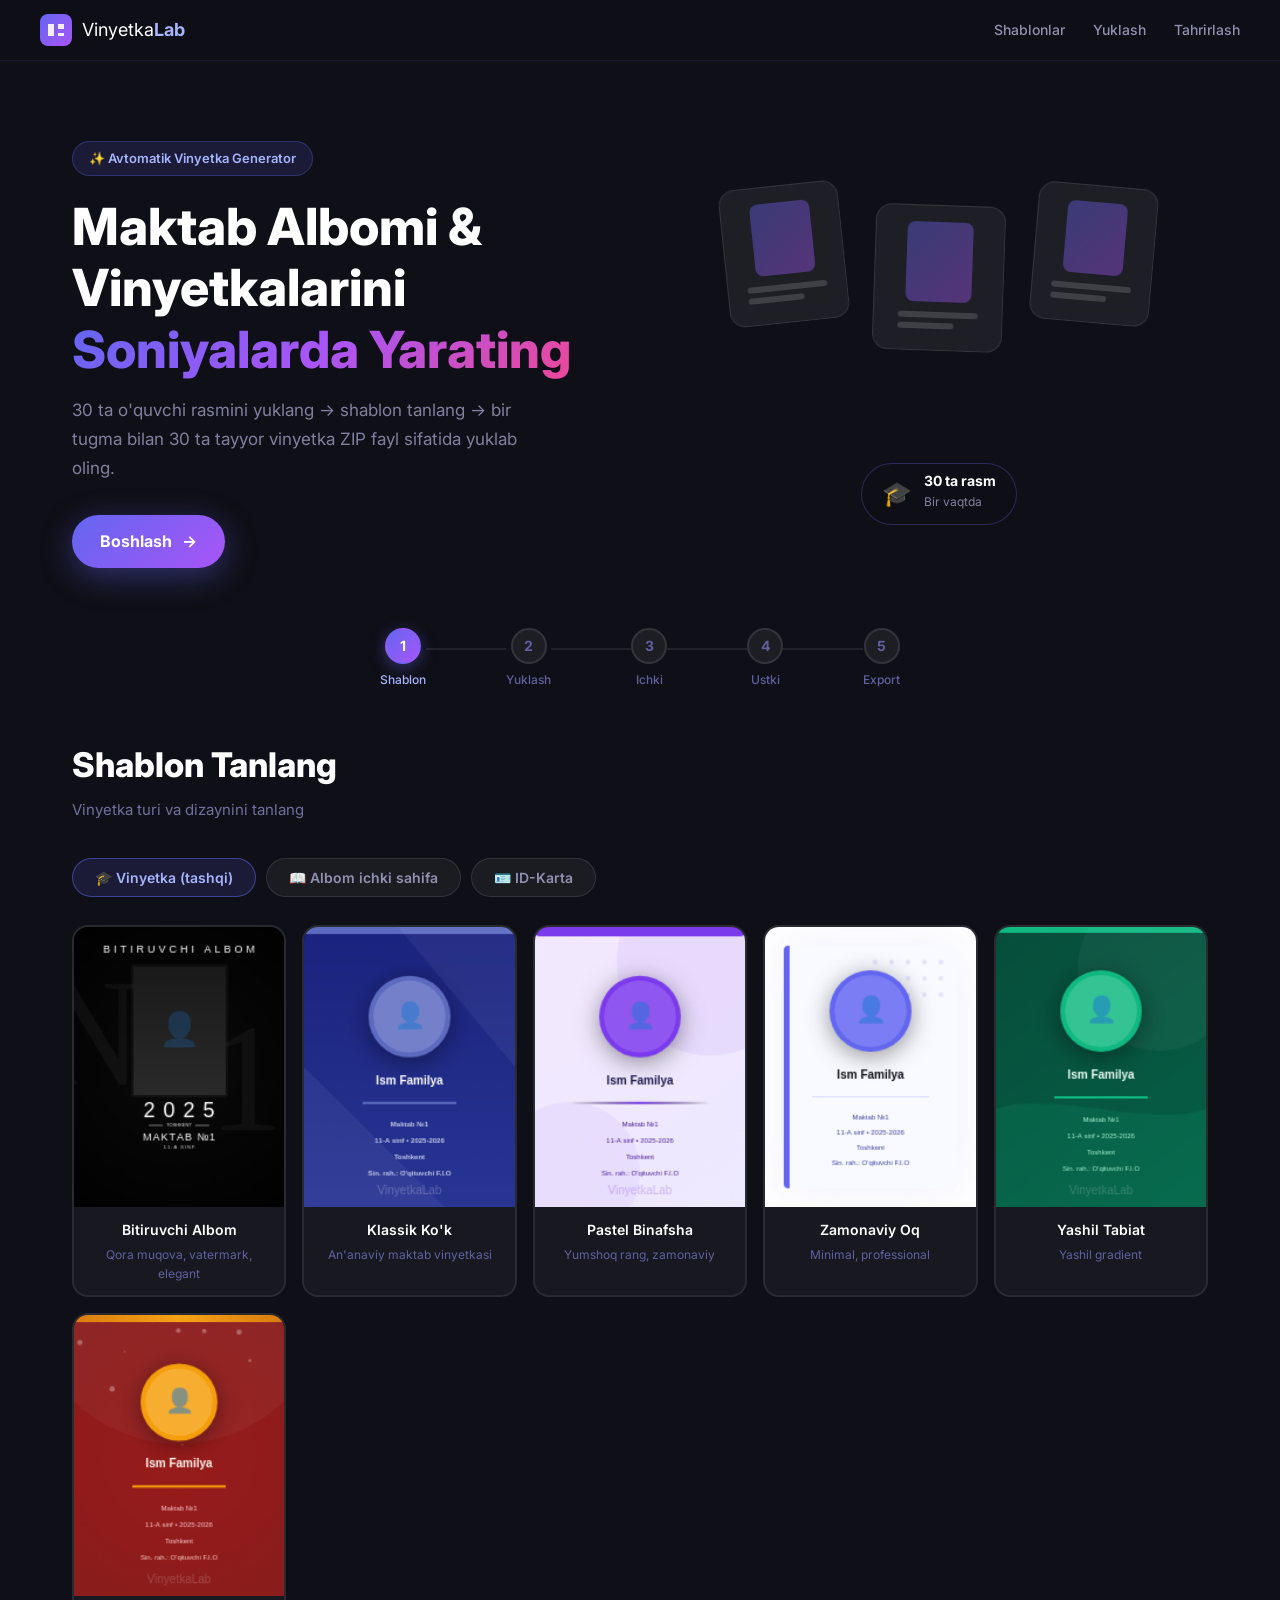
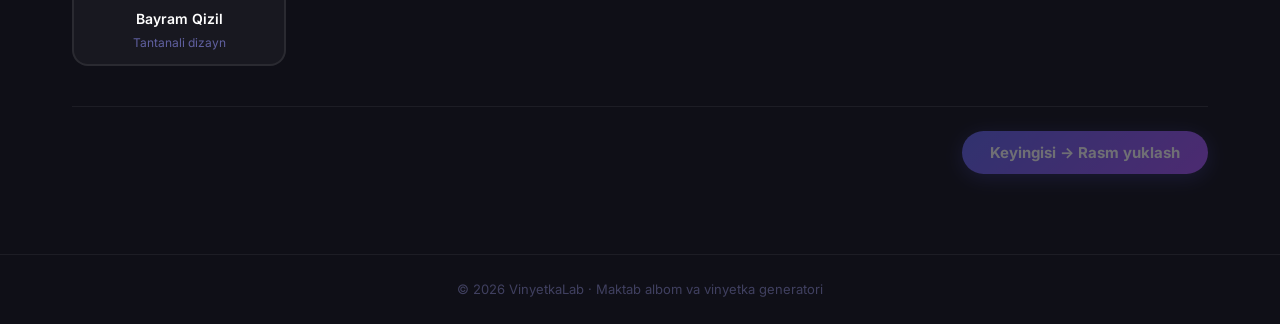
==== index.html @ 11e012e6 "Ustki muqova: Rasm kattaligi (coverScale) zoom slayderi qoshildi" ====
<!DOCTYPE html>
<html lang="uz">
<head>
  <meta charset="UTF-8"/>
  <meta name="viewport" content="width=device-width, initial-scale=1.0"/>
  <title>VinyetkaLab – Maktab Albom & Vinyetka Generator</title>
  <link rel="stylesheet" href="style.css"/>
  <link href="https://fonts.googleapis.com/css2?family=Inter:wght@300;400;500;600;700;800&display=swap" rel="stylesheet"/>
</head>
<body>

<!-- ========== HEADER ========== -->
<header class="header">
  <div class="header-inner">
    <div class="logo">
      <svg width="32" height="32" viewBox="0 0 32 32" fill="none">
        <rect width="32" height="32" rx="8" fill="url(#lg)"/>
        <path d="M8 10h6v12H8zM18 10h6v5h-6zM18 19h6v3h-6z" fill="#fff" opacity=".9"/>
        <defs><linearGradient id="lg" x1="0" y1="0" x2="32" y2="32" gradientUnits="userSpaceOnUse">
          <stop stop-color="#6366f1"/><stop offset="1" stop-color="#a855f7"/>
        </linearGradient></defs>
      </svg>
      <span>Vinyetka<strong>Lab</strong></span>
    </div>
    <nav class="header-nav">
      <a href="#step-template" class="nav-link">Shablonlar</a>
      <a href="#step-upload" class="nav-link">Yuklash</a>
      <a href="#step-editor" class="nav-link">Tahrirlash</a>
    </nav>
  </div>
</header>

<!-- ========== HERO ========== -->
<section class="hero">
  <div class="hero-content">
    <div class="hero-badge">✨ Avtomatik Vinyetka Generator</div>
    <h1>Maktab Albomi &amp; Vinyetkalarini<br/><span class="grad">Soniyalarda Yarating</span></h1>
    <p>30 ta o'quvchi rasmini yuklang → shablon tanlang → bir tugma bilan 30 ta tayyor vinyetka ZIP fayl sifatida yuklab oling.</p>
    <a href="#step-template" class="btn-hero">Boshlash <span>→</span></a>
  </div>
  <div class="hero-visual">
    <div class="hero-card card-1">
      <div class="hc-photo"></div>
      <div class="hc-lines"><div></div><div></div></div>
    </div>
    <div class="hero-card card-2">
      <div class="hc-photo"></div>
      <div class="hc-lines"><div></div><div></div></div>
    </div>
    <div class="hero-card card-3">
      <div class="hc-photo"></div>
      <div class="hc-lines"><div></div><div></div></div>
    </div>
    <div class="hero-badge-float">
      <span class="hbf-icon">🎓</span>
      <div><strong>30 ta rasm</strong><small>Bir vaqtda</small></div>
    </div>
  </div>
</section>

<!-- ========== STEPS ========== -->
<div class="steps-bar">
  <div class="step active" id="sb-1"><span class="step-num">1</span><span class="step-label">Shablon</span></div>
  <div class="step-line"></div>
  <div class="step" id="sb-2"><span class="step-num">2</span><span class="step-label">Yuklash</span></div>
  <div class="step-line"></div>
  <div class="step" id="sb-3"><span class="step-num">3</span><span class="step-label">Ichki</span></div>
  <div class="step-line"></div>
  <div class="step" id="sb-4"><span class="step-num">4</span><span class="step-label">Ustki</span></div>
  <div class="step-line"></div>
  <div class="step" id="sb-5"><span class="step-num">5</span><span class="step-label">Export</span></div>
</div>

<!-- ========== MAIN CONTENT ========== -->
<main class="main">

  <!-- STEP 1: TEMPLATE SELECTION -->
  <section class="section active-section" id="step-template">
    <div class="section-header">
      <h2>Shablon Tanlang</h2>
      <p>Vinyetka turi va dizaynini tanlang</p>
    </div>

    <div class="template-type-tabs">
      <button class="tab-btn active" data-type="vinyetka">🎓 Vinyetka (tashqi)</button>
      <button class="tab-btn" data-type="inner">📖 Albom ichki sahifa</button>
      <button class="tab-btn" data-type="id-card">🪪 ID-Karta</button>
    </div>

    <div class="templates-grid" id="templatesGrid">
      <!-- JS tomonidan to'ldiriladi -->
    </div>

    <div class="section-footer">
      <button class="btn-next" id="toStep2" disabled>Keyingisi → Rasm yuklash</button>
    </div>
  </section>

  <!-- STEP 2: UPLOAD -->
  <section class="section" id="step-upload">
    <div class="section-header">
      <h2>Ma'lumotlar va Rasmlarni Yuklang</h2>
      <p>Sinf ma'lumotlari va o'quvchilar rasmlarini kiriting</p>
    </div>

    <div class="upload-layout">
      <!-- CLASS INFO -->
      <div class="upload-card">
        <h3>🏫 Sinf Ma'lumotlari</h3>
        <div class="form-grid">
          <div class="form-group">
            <label>Maktab nomi</label>
            <input type="text" id="schoolName" placeholder="1-son umumiy o'rta maktab" />
          </div>
          <div class="form-group">
            <label>Maktab raqami</label>
            <input type="text" id="schoolNumber" placeholder="Maktab №1" />
          </div>
          <div class="form-group">
            <label>Sinf</label>
            <input type="text" id="className" placeholder="11-A" />
          </div>
          <div class="form-group">
            <label>O'quv yili</label>
            <input type="text" id="schoolYear" placeholder="2025-2026" />
          </div>
          <div class="form-group full">
            <label>Shahar / Tuman</label>
            <input type="text" id="cityName" placeholder="Toshkent shahri" />
          </div>
          <div class="form-group full">
            <label>Sinf rahbari F.I.O</label>
            <input type="text" id="teacherName" placeholder="Karimova Nodira Aliyevna" />
          </div>
        </div>
      </div>

      <!-- STUDENTS UPLOAD -->
      <div class="upload-card">
        <h3>👨‍🎓 O'quvchilar Rasmlarini Yuklang</h3>
        <p class="upload-hint">Fayl nomi = <strong>Ism Familya</strong> bo'lishi kerak<br/><small>(masalan: <code>Sardor Karimov.jpg</code>)</small></p>

        <!-- SINF RAHBARI rasmi (faqat inner shablon uchun ko'rinadi) -->
        <div class="teacher-upload-wrap" id="teacherUploadWrap" style="display:none">
          <div class="teacher-drop-zone" id="teacherDropZone">
            <div id="teacherPreviewImg" style="display:none">
              <img id="teacherThumb" src="" alt="Rahbar"/>
              <button id="teacherRemove" title="O'chirish">✕</button>
            </div>
            <div id="teacherPlaceholder">
              <span>👩‍🏫</span>
              <p>Sinf rahbari rasmi</p>
              <small>Bosing yoki tashlang</small>
            </div>
            <input type="file" id="teacherFileInput" accept="image/*" hidden/>
          </div>
          <p class="upload-hint" style="margin-top:8px">Sinf rahbari rasmi albom ichki sahifasida <strong>yuqorida</strong> ko'rinadi</p>
        </div>

        <!-- Split-inner uchun ma'lumot (sozlamalar 3-bosqichda) -->
        <div class="teacher-upload-wrap" id="leftPhotoUploadWrap" style="display:none">
          <p class="upload-hint">📐 <strong>Split Ichki Sahifa</strong>: har bir o'quvchi uchun alohida sahifa yaratiladi — o'quvchining o'zi <strong>chapdagi katta rasm</strong> bo'ladi va o'ng tarafdagi ro'yxatda <strong>birinchi o'rinda</strong> turadi. Dizayn sozlamalari keyingi <strong>Tahrirlash</strong> bosqichida jonli ko'rinadi.</p>
        </div>

        <div class="drop-zone" id="dropZone">
          <div class="drop-icon">📁</div>
          <p>Rasmlarni bu yerga tashlang yoki bosing</p>
          <small>JPG, PNG, WEBP • Bir vaqtda 50 tagacha</small>
          <input type="file" id="fileInput" multiple accept="image/*" hidden/>
        </div>

        <div class="students-list" id="studentsList">
          <!-- O'quvchilar ro'yxati -->
        </div>

        <div class="upload-stats" id="uploadStats" style="display:none">
          <div class="stat-pill"><span id="countLoaded">0</span> ta rasm yuklandi</div>
          <button class="btn-clear" id="clearAll">🗑 Tozalash</button>
        </div>
      </div>
    </div>

    <div class="section-footer">
      <button class="btn-prev" id="backToStep1">← Orqaga</button>
      <button class="btn-next" id="toStep3" disabled>Keyingisi → Tahrirlash</button>
    </div>
  </section>

  <!-- STEP 3: EDITOR PREVIEW -->
  <section class="section" id="step-editor">
    <div class="section-header">
      <h2>Tahrirlash va Ko'rish</h2>
      <p>Birinchi o'quvchi namunasi — to'g'ri ko'rinsa generatsiyani boshlang</p>
    </div>

    <div class="editor-layout">
      <!-- CONTROLS -->
      <div class="editor-controls">
        <div class="ec-card generic-ctrl">
          <h4>🔤 Matn Sozlamalari</h4>
          <div class="ctrl-group">
            <label>Ism shrift o'lchami</label>
            <input type="range" id="nameFontSize" min="12" max="48" value="22" />
            <span id="nameFontSizeVal">22px</span>
          </div>
          <div class="ctrl-group">
            <label>Ism rangi</label>
            <input type="color" id="nameColor" value="#1a1a2e" />
          </div>
          <div class="ctrl-group">
            <label>Maktab matni o'lchami</label>
            <input type="range" id="schoolFontSize" min="8" max="28" value="13" />
            <span id="schoolFontSizeVal">13px</span>
          </div>
          <div class="ctrl-group">
            <label>Maktab matni rangi</label>
            <input type="color" id="schoolColor" value="#444466" />
          </div>
        </div>

        <div class="ec-card generic-ctrl">
          <h4>🖼 Rasm Sozlamalari</h4>
          <div class="ctrl-group">
            <label>Rasm o'lchami</label>
            <input type="range" id="photoScale" min="50" max="150" value="100" />
            <span id="photoScaleVal">100%</span>
          </div>
          <div class="ctrl-group">
            <label>Rasm vertikal pozitsiya</label>
            <input type="range" id="photoOffsetY" min="-50" max="50" value="0" />
            <span id="photoOffsetYVal">0px</span>
          </div>
          <div class="ctrl-group">
            <label>Rasm shakli</label>
            <select id="photoShape">
              <option value="circle">Doira</option>
              <option value="rounded">Yumaloq to'rtburchak</option>
              <option value="rect">To'rtburchak</option>
              <option value="oval">Oval</option>
            </select>
          </div>
        </div>

        <div class="ec-card generic-ctrl">
          <h4>🎨 Fon Sozlamalari</h4>
          <div class="ctrl-group">
            <label>Asosiy rang</label>
            <input type="color" id="bgColor1" value="#f0f4ff" />
          </div>
          <div class="ctrl-group">
            <label>Ikkinchi rang</label>
            <input type="color" id="bgColor2" value="#e8edff" />
          </div>
          <div class="ctrl-group">
            <label>Dekor rangi</label>
            <input type="color" id="accentColor" value="#6366f1" />
          </div>
        </div>

        <div class="ec-card generic-ctrl">
          <h4>📐 O'lcham</h4>
          <div class="ctrl-group">
            <label>Kenglik (px)</label>
            <input type="number" id="canvasW" value="400" min="200" max="800" />
          </div>
          <div class="ctrl-group">
            <label>Balandlik (px)</label>
            <input type="number" id="canvasH" value="560" min="200" max="900" />
          </div>
          <div class="ctrl-group">
            <label>Chiqarish sifati</label>
            <select id="exportQuality">
              <option value="1">Oddiy (1x)</option>
              <option value="2" selected>Yuqori (2x)</option>
              <option value="3">Ultra (3x)</option>
            </select>
          </div>
        </div>

        <!-- SPLIT ICHKI SAHIFA SOZLAMALARI (faqat split-inner uchun) -->
        <div class="ec-card split-ctrl" id="splitControlsCard" style="display:none">
          <h4>📐 Split Sahifa Sozlamalari</h4>
          <p style="font-size:11px;color:#7a7aa5;margin:-2px 0 10px;line-height:1.5">
            💡 <b>Rasmni sudrang</b> — joyini o'zgartiradi · <b>g'ildirak</b> — kattalashtirish/kichraytirish · <b>2 marta bosing</b> — tiklash. Katta chap rasm va har bir kichik rasm alohida sozlanadi.
          </p>

          <button id="autoFitBtn" class="btn-refresh-preview" style="margin-bottom:12px">· Avto-tekislash (yuz bo'yicha)</button>

          <div class="ctrl-group">
            <label>Yuz kattaligi (avto) <span id="afFaceVal">28%</span></label>
            <input type="range" id="afFace" min="15" max="50" value="28"/>
          </div>
          <div class="ctrl-group">
            <label>Yuz vertikal joyi <span id="afFaceYVal">43%</span></label>
            <input type="range" id="afFaceY" min="25" max="65" value="43"/>
          </div>
          <div class="ctrl-group">
            <label>Katta rasm — yuz kattaligi <span id="afFaceLeftVal">27%</span></label>
            <input type="range" id="afFaceLeft" min="15" max="50" value="27"/>
          </div>
          <div class="ctrl-group">
            <label>Katta rasm — yuz vertikal joyi <span id="afFaceYLeftVal">43%</span></label>
            <input type="range" id="afFaceYLeft" min="25" max="65" value="43"/>
          </div>

          <div class="ctrl-group">
            <label>Fon turi</label>
            <select id="splitBgType">
              <option value="color">Rang</option>
              <option value="gradient">Gradient</option>
              <option value="image">Fon rasm</option>
            </select>
          </div>
          <div class="ctrl-group" id="splitBgColorGroup">
            <label>Fon rangi</label>
            <input type="color" id="splitBgColor" value="#0f172a"/>
          </div>
          <div class="ctrl-group" id="splitBgColor2Group" style="display:none">
            <label>Gradient 2-rangi</label>
            <input type="color" id="splitBgColor2" value="#1e3a5f"/>
          </div>
          <div class="ctrl-group" id="splitBgImageGroup" style="display:none">
            <label>Fon rasmi</label>
            <div class="teacher-drop-zone" id="splitBgDropZone" style="min-height:64px">
              <div id="splitBgPreviewDiv" style="display:none">
                <img id="splitBgThumb" src="" alt="Fon" style="height:60px;object-fit:cover;border-radius:6px;width:100%"/>
                <button id="splitBgRemove" title="O'chirish" style="position:absolute;top:3px;right:3px">✕</button>
              </div>
              <div id="splitBgPlaceholder">
                <span>🖼</span>
                <p>Fon rasmini yuklang</p>
                <small>JPG · PNG · WEBP</small>
              </div>
              <input type="file" id="splitBgFileInput" accept="image/*" hidden/>
            </div>
          </div>

          <div class="ctrl-group">
            <label>Ism joylashuvi</label>
            <select id="splitNamePos">
              <option value="bottom">Pastda</option>
              <option value="top">Ustida</option>
              <option value="over">Ustiga</option>
              <option value="none">Yo'q</option>
            </select>
          </div>
          <div class="ctrl-group">
            <label>Ism rangi</label>
            <input type="color" id="splitNameColor" value="#ffffff"/>
          </div>
          <div class="ctrl-group">
            <label>Maksimal ustunlar soni</label>
            <input type="range" id="splitMaxCols" min="2" max="10" value="5"/>
            <span id="splitMaxColsVal">5</span>
          </div>
          <div class="ctrl-group">
            <label>O'quvchi rasmi shakli</label>
            <select id="splitPhotoShape">
              <option value="rounded">Yumaloq</option>
              <option value="rect">To'rtburchak</option>
              <option value="circle">Doira</option>
              <option value="oval">Oval</option>
            </select>
          </div>
          <div class="ctrl-group">
            <label>O'rtadagi ajratgich</label>
            <select id="splitDivider">
              <option value="line">Chiziq</option>
              <option value="gap">Bo'shliq</option>
              <option value="none">Yo'q</option>
            </select>
          </div>
          <div class="ctrl-group">
            <label>Chap rasm pastidagi yozuv</label>
            <input type="text" id="leftLabel" placeholder="(bo'sh = o'quvchi ismi)"/>
          </div>

          <div id="outerControlsCard" class="outer-only" style="display:none">
            <h4 style="margin-top:14px">🖼 Muqova rasmi</h4>
            <div class="ctrl-group">
              <label>Rasm kattaligi <span id="coverScaleVal">100%</span></label>
              <input type="range" id="coverScale" min="100" max="300" value="100"/>
              <small style="color:#7a7aa5;font-size:11px;display:block;margin-top:3px">Rasmni kattalashtirish / kichiklashtirish. Joyini o'zgartirish uchun rasmni sudrang.</small>
            </div>

            <h4 style="margin-top:14px">🎓 Ustki (muqova) matnlari</h4>
            <div class="ctrl-group">
              <label>Muassasa turi</label>
              <select id="ovType">
                <option value="school">Maktab (sinf)</option>
                <option value="uni">Oliy ta'lim (guruh)</option>
              </select>
            </div>
            <div class="ctrl-group"><label>Sarlavha</label><input type="text" id="ovTitle" value="BITIRUVCHI ALBOM"/></div>
            <div class="ctrl-group"><label>Maktab / Muassasa №</label><input type="text" id="ovSchoolNum" placeholder="№ 65 maktab"/></div>
            <div class="ctrl-group"><label id="ovClassLabel">Sinf</label><input type="text" id="ovClass" placeholder="11-A"/></div>
            <div class="ctrl-group"><label>Yil</label><input type="text" id="ovYear" placeholder="2026"/></div>
            <div class="ctrl-group"><label>Tuman / Shahar</label><input type="text" id="ovCity" placeholder="Toshkent"/></div>
          </div>

          <div class="inner-only">
          <h4 style="margin-top:14px">🧪 Gemini Mapping (test)</h4>
          <div class="ctrl-group" style="margin-bottom:6px">
            <label style="display:flex;justify-content:space-between">
              <span>API kalit</span>
              <span id="gmpKeyStatus" style="font-size:11px">Kalit kiritilmagan</span>
            </label>
            <input type="password" id="gmpKeyInput" placeholder="Gemini API kalit (faqat brauzerда saqlanadi)"
                   style="width:100%;padding:7px 9px;border-radius:6px;border:1px solid rgba(255,255,255,0.15);background:#1a1a2a;color:#fff;font-size:12px"/>
            <div style="display:flex;gap:6px;margin-top:6px">
              <button id="gmpKeySave"  class="btn-refresh-preview" style="flex:1">💾 Saqlash</button>
              <button id="gmpKeyClear" class="btn-refresh-preview" style="flex:1">🗑 Tozalash</button>
            </div>
            <label style="display:block;margin-top:8px;font-size:12px">Rasm-generatsiya RPM limiti (hisobingizdagi)
              <input type="number" id="gmpRpmInput" min="1" max="500" value="30"
                     style="width:100%;padding:6px 9px;border-radius:6px;border:1px solid rgba(255,255,255,0.15);background:#1a1a2a;color:#fff;font-size:12px;margin-top:4px"/>
            </label>
          </div>
          <button id="gmpBtn" class="btn-refresh-preview" style="width:100%;margin-bottom:8px">🔍 Joriy rasmda dog'larni aniqlash</button>
          <button id="gmpAiBtn" class="btn-refresh-preview" style="width:100%;margin-bottom:8px;background:#7c3aed;color:#fff">🪄 AI Retush (Gemini — studio sifat)</button>
          <button id="gmpBatchBtn" class="btn-refresh-preview" style="width:100%;margin-bottom:8px;background:#9333ea;color:#fff">🚀 Hammasini avtomatik retush (toza yuzlar o'tkaziladi)</button>
          <button id="gmpMoleBtn" class="btn-refresh-preview" style="width:100%;margin-bottom:8px;background:#0f766e;color:#fff">🟢 Saqlanadigan hollarni belgilash</button>
          <button id="gmpRevertBtn" class="btn-refresh-preview" style="width:100%;margin-bottom:14px">↩︎ Asl rasmni qaytarish</button>

          <h4 style="margin-top:14px">🎨 Retush (Portret)</h4>
          <button id="rtAuto" class="btn-refresh-preview" style="width:100%;margin-bottom:8px">✨ Avto-retush (har bir rasm)</button>
          <div style="display:flex;gap:6px;margin-bottom:8px">
            <button id="rtPreset" class="btn-refresh-preview" style="flex:1">Portret</button>
            <button id="rtReset"  class="btn-refresh-preview" style="flex:1">Original</button>
          </div>
          <div class="ctrl-group"><label>Teri tozalash (dog') <span id="rtSmoothVal">0</span></label><input type="range" id="rtSmooth" min="0" max="100" value="0"/></div>
          <div class="ctrl-group"><label>Iliqlik <span id="rtWarmthVal">0</span></label><input type="range" id="rtWarmth" min="-100" max="100" value="0"/></div>
          <div class="ctrl-group"><label>Yorqinlik <span id="rtBrightVal">0</span></label><input type="range" id="rtBright" min="-50" max="50" value="0"/></div>
          <div class="ctrl-group"><label>Kontrast <span id="rtContrastVal">0</span></label><input type="range" id="rtContrast" min="-50" max="50" value="0"/></div>
          <div class="ctrl-group"><label>To'yinganlik <span id="rtSatVal">0</span></label><input type="range" id="rtSat" min="-50" max="50" value="0"/></div>
          <div class="ctrl-group"><label>Vignette <span id="rtVignetteVal">0</span></label><input type="range" id="rtVignette" min="0" max="100" value="0"/></div>
          </div><!-- /.inner-only -->
        </div>

        <button class="btn-refresh-preview" id="refreshPreview">🔄 Preview yangilash</button>
      </div>

      <!-- PREVIEW CANVAS -->
      <div class="editor-preview-wrap">
        <div class="preview-label">Ko'rish (namuna – 1-o'quvchi)</div>
        <div class="canvas-container">
          <canvas id="previewCanvas"></canvas>
        </div>
        <div class="preview-nav">
          <button id="prevStudent">←</button>
          <span id="studentNav">1 / 1</span>
          <button id="nextStudent">→</button>
          <span style="width:1px;height:26px;background:rgba(255,255,255,0.12);margin:0 4px"></span>
          <button id="previewZoomOut" title="Uzoqlashtirish">−</button>
          <span id="previewZoomLabel" style="font-size:12px;color:#6060a0;min-width:46px;text-align:center">100%</span>
          <button id="previewZoomIn" title="Yaqinlashtirish">+</button>
          <button id="previewZoomReset" title="Tiklash" style="width:auto;padding:0 12px;font-size:13px">⤢ Fit</button>
        </div>
      </div>
    </div>

    <div class="section-footer">
      <button class="btn-prev" id="editorBack">← Orqaga</button>
      <span id="editPartTitle" style="align-self:center;color:#a855f7;font-weight:600;font-size:14px"></span>
      <button class="btn-next" id="editorNext">Keyingi: Ustki →</button>
    </div>
  </section>

  <!-- STEP 4: GENERATE & EXPORT -->
  <section class="section" id="step-export">
    <div class="section-header">
      <h2>Generatsiya va Export</h2>
      <p>Barcha o'quvchilar uchun vinyetkalar tayorlanmoqda...</p>
    </div>

    <div class="export-layout">
      <div class="progress-card" id="progressCard">
        <div class="progress-icon">⚡</div>
        <h3 id="progressTitle">Generatsiya boshlandi...</h3>
        <div class="progress-bar-wrap">
          <div class="progress-bar" id="progressBar" style="width:0%"></div>
        </div>
        <p id="progressText">0 / 0 tayyor</p>
      </div>

      <div class="export-done" id="exportDone" style="display:none">
        <div class="done-icon">🎉</div>
        <h3>Barcha vinyetkalar tayyor!</h3>
        <p id="doneCount"></p>
        <button class="btn-download" id="downloadZip">
          <svg width="20" height="20" viewBox="0 0 24 24" fill="none" stroke="currentColor" stroke-width="2.5"><path d="M21 15v4a2 2 0 01-2 2H5a2 2 0 01-2-2v-4"/><polyline points="7 10 12 15 17 10"/><line x1="12" y1="15" x2="12" y2="3"/></svg>
          ZIP yuklab olish
        </button>
        <button class="btn-restart" id="restartBtn">🔄 Qaytadan boshlash</button>
      </div>

      <!-- THUMBNAILS -->
      <div class="thumbnails-grid" id="thumbnailsGrid"></div>
    </div>
  </section>

</main>

<!-- ========== FOOTER ========== -->
<footer class="footer">
  <p>© 2026 VinyetkaLab · Maktab albom va vinyetka generatori</p>
</footer>

<!-- GEMINI MAPPING NATIJA MODALI -->
<div id="gmpOverlay" style="display:none;position:fixed;inset:0;z-index:9999;background:rgba(0,0,0,0.78);align-items:center;justify-content:center">
  <div style="background:#15151f;border:1px solid rgba(255,255,255,0.12);border-radius:14px;padding:18px;max-width:600px;width:92%">
    <div style="display:flex;justify-content:space-between;align-items:center;margin-bottom:12px">
      <h3 style="margin:0;color:#fff;font-size:16px">🔍 Gemini Mapping natijasi</h3>
      <button id="gmpClose" style="background:none;border:none;color:#aaa;font-size:22px;cursor:pointer">✕</button>
    </div>
    <canvas id="gmpCanvas" style="max-width:100%;border-radius:8px;display:block;margin:0 auto"></canvas>
    <p id="gmpInfo" style="color:#cfcfe0;font-size:13px;text-align:center;margin:12px 0 0"></p>
    <button id="gmpHealBtn" class="btn-refresh-preview" style="width:100%;margin-top:12px;background:#2563eb;color:#fff">✨ Shu dog'larni sog'lom teri bilan tozalash</button>
  </div>
</div>

<!-- HOL BELGILASH MODALI -->
<div id="gmpMoleOverlay" style="display:none;position:fixed;inset:0;z-index:9999;background:rgba(0,0,0,0.9);align-items:center;justify-content:center">
  <div style="background:#15151f;border:1px solid rgba(255,255,255,0.12);border-radius:14px;padding:16px;width:96vw;height:94vh;max-width:1100px;display:flex;flex-direction:column">
    <div style="display:flex;justify-content:space-between;align-items:center;margin-bottom:6px">
      <h3 style="margin:0;color:#fff;font-size:16px">🟢 Saqlanadigan hollarni belgilang</h3>
      <button id="gmpMoleClose" style="background:none;border:none;color:#aaa;font-size:24px;cursor:pointer">✕</button>
    </div>
    <p style="color:#cfcfe0;font-size:12px;margin:0 0 8px">Hol ustiga bosing (yashil = saqlanadi). Yana bossangiz olib tashlanadi. Sichqoncha g'ildiragi yoki tugmalar bilan yaqinlashtiring, sudrab suring.</p>
    <div style="flex:1;display:flex;align-items:center;justify-content:center;overflow:hidden;background:#0a0a12;border-radius:10px">
      <canvas id="gmpMoleCanvas" style="display:block;cursor:crosshair;touch-action:none;max-width:100%;max-height:100%"></canvas>
    </div>
    <div style="display:flex;gap:8px;align-items:center;margin-top:10px;flex-wrap:wrap">
      <button id="gmpMoleZoomOut" class="btn-refresh-preview" style="width:44px">➖</button>
      <span id="gmpMoleZoomLabel" style="color:#cfcfe0;font-size:13px;min-width:52px;text-align:center">100%</span>
      <button id="gmpMoleZoomIn" class="btn-refresh-preview" style="width:44px">➕</button>
      <button id="gmpMoleZoomReset" class="btn-refresh-preview">⤢ Sig'dirish</button>
      <div style="flex:1"></div>
      <button id="gmpMoleClear" class="btn-refresh-preview">🗑 Tozalash</button>
      <button id="gmpMoleSave" class="btn-refresh-preview" style="background:#0f766e;color:#fff">✓ Saqlash</button>
    </div>
  </div>
</div>

<!-- LIBS -->
<script src="https://cdnjs.cloudflare.com/ajax/libs/jszip/3.10.1/jszip.min.js"></script>
<script src="https://cdn.jsdelivr.net/npm/@vladmandic/face-api/dist/face-api.min.js"></script>
<script src="templates.js"></script>
<script src="generator.js"></script>
<script src="editor.js"></script>
<script src="gemini.js"></script>
</body>
</html>
---- style.css ----
/* ===== RESET ===== */
*,*::before,*::after{box-sizing:border-box;margin:0;padding:0}
html{scroll-behavior:smooth;font-size:16px}
body{font-family:'Inter',sans-serif;background:#0f0f17;color:#e2e2f0;line-height:1.6;overflow-x:hidden}
a{text-decoration:none;color:inherit}
ul{list-style:none}
img{max-width:100%;display:block}
input,select,textarea,button{font-family:inherit}

/* ===== SCROLLBAR ===== */
::-webkit-scrollbar{width:6px}
::-webkit-scrollbar-track{background:#1a1a2e}
::-webkit-scrollbar-thumb{background:#6366f1;border-radius:3px}

/* ===== HEADER ===== */
.header{position:sticky;top:0;z-index:100;background:rgba(15,15,23,0.85);backdrop-filter:blur(20px);border-bottom:1px solid rgba(99,102,241,0.15);padding:0 32px}
.header-inner{max-width:1200px;margin:0 auto;height:60px;display:flex;align-items:center;justify-content:space-between}
.logo{display:flex;align-items:center;gap:10px;font-size:18px;color:#fff}
.logo strong{color:#a5b4fc}
.header-nav{display:flex;gap:28px}
.nav-link{font-size:14px;color:#9090b0;font-weight:500;transition:color .2s}
.nav-link:hover{color:#a5b4fc}

/* ===== HERO ===== */
.hero{max-width:1200px;margin:0 auto;padding:80px 32px 60px;display:grid;grid-template-columns:1fr 1fr;gap:60px;align-items:center}
.hero-badge{display:inline-block;background:rgba(99,102,241,0.15);border:1px solid rgba(99,102,241,0.3);color:#a5b4fc;padding:6px 16px;border-radius:50px;font-size:13px;font-weight:600;margin-bottom:20px}
.hero h1{font-size:clamp(28px,4vw,52px);font-weight:800;color:#fff;line-height:1.2;margin-bottom:16px}
.grad{background:linear-gradient(135deg,#6366f1,#a855f7,#ec4899);-webkit-background-clip:text;-webkit-text-fill-color:transparent;background-clip:text}
.hero p{color:#8080a0;font-size:17px;margin-bottom:32px;max-width:480px;line-height:1.7}
.btn-hero{display:inline-flex;align-items:center;gap:10px;background:linear-gradient(135deg,#6366f1,#a855f7);color:#fff;padding:14px 28px;border-radius:50px;font-size:16px;font-weight:700;box-shadow:0 8px 32px rgba(99,102,241,0.4);transition:all .3s}
.btn-hero:hover{transform:translateY(-2px);box-shadow:0 12px 40px rgba(99,102,241,0.55)}
.btn-hero span{transition:transform .2s}
.btn-hero:hover span{transform:translateX(4px)}

/* hero visual */
.hero-visual{position:relative;height:340px}
.hero-card{position:absolute;background:rgba(255,255,255,0.06);backdrop-filter:blur(10px);border:1px solid rgba(255,255,255,0.1);border-radius:16px;padding:16px;display:flex;flex-direction:column;align-items:center;gap:10px;width:120px}
.hero-card .hc-photo{width:60px;height:72px;border-radius:8px;background:linear-gradient(135deg,rgba(99,102,241,0.4),rgba(168,85,247,0.4))}
.hero-card .hc-lines div{height:6px;background:rgba(255,255,255,0.15);border-radius:3px;margin-bottom:5px}
.hero-card .hc-lines div:first-child{width:80px}
.hero-card .hc-lines div:last-child{width:56px}
.card-1{top:0;left:10%;transform:rotate(-6deg)}
.card-2{top:20px;left:50%;transform:translateX(-50%) rotate(2deg);z-index:2;width:130px}
.card-2 .hc-photo{width:66px;height:80px}
.card-3{top:0;right:10%;transform:rotate(5deg)}
.hero-badge-float{position:absolute;bottom:0;left:50%;transform:translateX(-50%);background:rgba(15,15,23,0.9);border:1px solid rgba(99,102,241,0.3);border-radius:50px;padding:10px 20px;display:flex;align-items:center;gap:12px;white-space:nowrap}
.hbf-icon{font-size:24px}
.hero-badge-float strong{display:block;color:#fff;font-size:14px;line-height:1}
.hero-badge-float small{color:#8080a0;font-size:12px}

/* ===== STEPS BAR ===== */
.steps-bar{max-width:600px;margin:0 auto 48px;padding:0 32px;display:flex;align-items:center;justify-content:center;gap:0}
.step{display:flex;flex-direction:column;align-items:center;gap:6px;cursor:pointer}
.step-num{width:36px;height:36px;border-radius:50%;background:rgba(255,255,255,0.06);border:2px solid rgba(255,255,255,0.1);color:#6060a0;font-size:14px;font-weight:700;display:flex;align-items:center;justify-content:center;transition:all .3s}
.step-label{font-size:12px;color:#6060a0;font-weight:500;transition:color .3s}
.step.active .step-num{background:linear-gradient(135deg,#6366f1,#a855f7);border-color:transparent;color:#fff;box-shadow:0 4px 16px rgba(99,102,241,0.4)}
.step.active .step-label{color:#a5b4fc}
.step.done .step-num{background:#22c55e;border-color:transparent;color:#fff}
.step.done .step-label{color:#86efac}
.step-line{flex:1;height:2px;background:rgba(255,255,255,0.08);min-width:40px;max-width:80px;position:relative;top:-10px}

/* ===== MAIN ===== */
.main{max-width:1200px;margin:0 auto;padding:0 32px 80px}

/* ===== SECTION ===== */
.section{display:none;animation:fadeIn .4s ease}
.section.active-section{display:block}
@keyframes fadeIn{from{opacity:0;transform:translateY(12px)}to{opacity:1;transform:translateY(0)}}

.section-header{margin-bottom:36px}
.section-header h2{font-size:clamp(22px,3vw,34px);font-weight:800;color:#fff;margin-bottom:6px}
.section-header p{color:#7070a0;font-size:15px}

.section-footer{display:flex;justify-content:flex-end;gap:12px;margin-top:40px;padding-top:24px;border-top:1px solid rgba(255,255,255,0.06)}
.section-footer .btn-prev{margin-right:auto}

/* ===== BUTTONS ===== */
.btn-next{background:linear-gradient(135deg,#6366f1,#a855f7);color:#fff;border:none;padding:12px 28px;border-radius:50px;font-size:15px;font-weight:700;cursor:pointer;transition:all .3s;box-shadow:0 4px 20px rgba(99,102,241,0.35)}
.btn-next:hover:not(:disabled){transform:translateY(-2px);box-shadow:0 8px 28px rgba(99,102,241,0.5)}
.btn-next:disabled{opacity:.4;cursor:not-allowed}
.btn-prev{background:rgba(255,255,255,0.06);color:#aaa;border:1px solid rgba(255,255,255,0.1);padding:12px 24px;border-radius:50px;font-size:15px;font-weight:600;cursor:pointer;transition:all .3s}
.btn-prev:hover{background:rgba(255,255,255,0.1);color:#fff}
.btn-generate{background:linear-gradient(135deg,#059669,#10b981)!important;box-shadow:0 4px 20px rgba(16,185,129,0.35)!important}
.btn-generate:hover:not(:disabled){box-shadow:0 8px 28px rgba(16,185,129,0.5)!important}

/* ===== TEMPLATE TABS ===== */
.template-type-tabs{display:flex;gap:10px;margin-bottom:28px;flex-wrap:wrap}
.tab-btn{background:rgba(255,255,255,0.05);border:1px solid rgba(255,255,255,0.1);color:#9090b0;padding:10px 22px;border-radius:50px;font-size:14px;font-weight:600;cursor:pointer;transition:all .3s}
.tab-btn:hover{border-color:rgba(99,102,241,0.4);color:#a5b4fc}
.tab-btn.active{background:rgba(99,102,241,0.15);border-color:rgba(99,102,241,0.5);color:#a5b4fc}

/* ===== TEMPLATES GRID ===== */
.templates-grid{display:grid;grid-template-columns:repeat(auto-fill,minmax(180px,1fr));gap:16px;margin-bottom:8px}
.template-card{background:rgba(255,255,255,0.04);border:2px solid rgba(255,255,255,0.08);border-radius:16px;overflow:hidden;cursor:pointer;transition:all .3s;position:relative}
.template-card:hover{border-color:rgba(99,102,241,0.4);transform:translateY(-3px)}
.template-card.selected{border-color:#6366f1;box-shadow:0 0 0 3px rgba(99,102,241,0.2)}
.template-card .tpl-preview{width:100%;aspect-ratio:3/4;display:flex;align-items:center;justify-content:center;font-size:48px;position:relative;overflow:hidden}
.template-card .tpl-label{padding:12px;text-align:center}
.template-card .tpl-label h4{font-size:14px;color:#fff;font-weight:600;margin-bottom:3px}
.template-card .tpl-label p{font-size:12px;color:#6060a0}
.template-card .selected-badge{position:absolute;top:8px;right:8px;background:#6366f1;color:#fff;width:24px;height:24px;border-radius:50%;display:none;align-items:center;justify-content:center;font-size:12px}
.template-card.selected .selected-badge{display:flex}

/* ===== UPLOAD ===== */
.upload-layout{display:grid;grid-template-columns:1fr 1fr;gap:24px}
.upload-card{background:rgba(255,255,255,0.04);border:1px solid rgba(255,255,255,0.08);border-radius:20px;padding:28px}
.upload-card h3{font-size:16px;font-weight:700;color:#fff;margin-bottom:20px}

.form-grid{display:grid;grid-template-columns:1fr 1fr;gap:14px}
.form-group{display:flex;flex-direction:column;gap:6px}
.form-group.full{grid-column:1/-1}
.form-group label{font-size:12px;font-weight:600;color:#8080a0;text-transform:uppercase;letter-spacing:.5px}
.form-group input,.form-group select{background:rgba(255,255,255,0.06);border:1px solid rgba(255,255,255,0.1);border-radius:10px;padding:10px 14px;color:#e2e2f0;font-size:14px;transition:border-color .2s}
.form-group input:focus,.form-group select:focus{outline:none;border-color:#6366f1;background:rgba(99,102,241,0.08)}
.form-group input::placeholder{color:#404060}

.upload-hint{font-size:13px;color:#7070a0;margin-bottom:16px;line-height:1.6}
.upload-hint code{background:rgba(255,255,255,0.08);padding:2px 8px;border-radius:6px;color:#a5b4fc;font-family:monospace}

/* ===== SINF RAHBARI UPLOAD ===== */
.teacher-upload-wrap{margin-bottom:18px}
.teacher-drop-zone{
  position:relative;border:2px dashed rgba(99,102,241,0.35);border-radius:14px;
  padding:18px;text-align:center;cursor:pointer;transition:all .3s;
  background:rgba(99,102,241,0.04);min-height:90px;
  display:flex;align-items:center;justify-content:center;
}
.teacher-drop-zone:hover{border-color:#6366f1;background:rgba(99,102,241,0.1)}
#teacherPlaceholder span{font-size:32px;display:block;margin-bottom:4px}
#teacherPlaceholder p{color:#8080a0;font-size:13px;margin:0 0 2px}
#teacherPlaceholder small{color:#5050a0;font-size:11px}
#teacherPreviewImg{display:flex;align-items:center;gap:12px;width:100%}
#teacherThumb{width:64px;height:80px;border-radius:10px;object-fit:cover;border:2px solid rgba(99,102,241,0.4)}
#teacherRemove{
  margin-left:auto;background:rgba(248,113,113,0.15);border:1px solid rgba(248,113,113,0.25);
  color:#fca5a5;width:28px;height:28px;border-radius:50%;font-size:13px;
  cursor:pointer;transition:all .2s;display:flex;align-items:center;justify-content:center;
}
#teacherRemove:hover{background:rgba(248,113,113,0.3)}

.drop-zone{border:2px dashed rgba(99,102,241,0.3);border-radius:14px;padding:32px 20px;text-align:center;cursor:pointer;transition:all .3s;background:rgba(99,102,241,0.04)}
.drop-zone:hover,.drop-zone.dragging{border-color:#6366f1;background:rgba(99,102,241,0.1)}
.drop-icon{font-size:40px;margin-bottom:10px}
.drop-zone p{color:#8080a0;font-size:14px;margin-bottom:6px}
.drop-zone small{color:#5050a0;font-size:12px}

.students-list{margin-top:16px;max-height:240px;overflow-y:auto;display:flex;flex-direction:column;gap:6px}
.student-row{display:flex;align-items:center;gap:10px;background:rgba(255,255,255,0.04);border-radius:10px;padding:8px 12px}
.student-thumb{width:36px;height:44px;border-radius:6px;object-fit:cover;flex-shrink:0}
.student-name-input{flex:1;background:transparent;border:none;color:#e2e2f0;font-size:13px;font-weight:500}
.student-name-input:focus{outline:none;color:#fff}
.student-order{width:22px;height:22px;background:rgba(99,102,241,0.2);border-radius:50%;display:flex;align-items:center;justify-content:center;font-size:11px;color:#a5b4fc;font-weight:700;flex-shrink:0}
.student-del{background:none;border:none;color:#505070;cursor:pointer;font-size:16px;transition:color .2s;padding:2px 4px}
.student-del:hover{color:#f87171}

.upload-stats{display:flex;align-items:center;justify-content:space-between;margin-top:14px;padding:10px 14px;background:rgba(34,197,94,0.1);border:1px solid rgba(34,197,94,0.2);border-radius:10px}
.stat-pill{color:#86efac;font-size:14px;font-weight:600}
.btn-clear{background:rgba(248,113,113,0.15);border:1px solid rgba(248,113,113,0.2);color:#fca5a5;padding:6px 14px;border-radius:20px;font-size:12px;font-weight:600;cursor:pointer;transition:all .2s}
.btn-clear:hover{background:rgba(248,113,113,0.25)}

/* ===== EDITOR ===== */
.editor-layout{display:grid;grid-template-columns:300px 1fr;gap:28px;align-items:start}
.editor-controls{display:flex;flex-direction:column;gap:14px}
.ec-card{background:rgba(255,255,255,0.04);border:1px solid rgba(255,255,255,0.08);border-radius:16px;padding:20px}
.ec-card h4{font-size:13px;font-weight:700;color:#a5b4fc;margin-bottom:14px;text-transform:uppercase;letter-spacing:.5px}
.ctrl-group{display:flex;flex-direction:column;gap:4px;margin-bottom:12px}
.ctrl-group:last-child{margin-bottom:0}
.ctrl-group label{font-size:12px;color:#7070a0;font-weight:500}
.ctrl-group input[type=range]{-webkit-appearance:none;appearance:none;width:100%;height:4px;background:rgba(255,255,255,0.1);border-radius:2px;outline:none}
.ctrl-group input[type=range]::-webkit-slider-thumb{-webkit-appearance:none;appearance:none;width:16px;height:16px;border-radius:50%;background:#6366f1;cursor:pointer}
.ctrl-group input[type=color]{width:100%;height:36px;border:1px solid rgba(255,255,255,0.1);border-radius:8px;background:rgba(255,255,255,0.06);cursor:pointer;padding:2px}
.ctrl-group select,.ctrl-group input[type=number]{background:rgba(255,255,255,0.06);border:1px solid rgba(255,255,255,0.1);border-radius:8px;padding:8px 12px;color:#e2e2f0;font-size:13px;width:100%}
.ctrl-group select:focus,.ctrl-group input[type=number]:focus{outline:none;border-color:#6366f1}
.ctrl-group select option{background:#1a1a2e}
.ctrl-group span{font-size:11px;color:#6366f1;font-weight:600;text-align:right;margin-top:2px}

.btn-refresh-preview{background:rgba(99,102,241,0.15);border:1px solid rgba(99,102,241,0.3);color:#a5b4fc;padding:10px;border-radius:10px;font-size:13px;font-weight:600;cursor:pointer;transition:all .2s;width:100%}
.btn-refresh-preview:hover{background:rgba(99,102,241,0.25)}

.editor-preview-wrap{display:flex;flex-direction:column;align-items:stretch;gap:16px}
.preview-label{font-size:12px;color:#6060a0;text-transform:uppercase;letter-spacing:1px;font-weight:600}
.canvas-container{background:rgba(255,255,255,0.03);border:1px solid rgba(255,255,255,0.08);border-radius:16px;padding:20px;display:flex;align-items:center;justify-content:center;min-height:360px;max-height:84vh;overflow:auto}
.canvas-container canvas{border-radius:8px;box-shadow:0 16px 48px rgba(0,0,0,0.5)}
.preview-nav{display:flex;align-items:center;gap:16px}
.preview-nav button{background:rgba(255,255,255,0.06);border:1px solid rgba(255,255,255,0.1);color:#fff;width:36px;height:36px;border-radius:50%;font-size:16px;cursor:pointer;transition:all .2s}
.preview-nav button:hover{background:rgba(99,102,241,0.2);border-color:rgba(99,102,241,0.4)}
.preview-nav span{font-size:14px;color:#7070a0;min-width:60px;text-align:center}

/* ===== EXPORT ===== */
.export-layout{display:flex;flex-direction:column;gap:32px;align-items:center}
.progress-card{background:rgba(255,255,255,0.04);border:1px solid rgba(255,255,255,0.08);border-radius:20px;padding:48px 40px;text-align:center;width:100%;max-width:480px}
.progress-icon{font-size:48px;margin-bottom:16px;animation:pulse 1.5s infinite}
@keyframes pulse{0%,100%{transform:scale(1)}50%{transform:scale(1.1)}}
.progress-card h3{font-size:20px;font-weight:700;color:#fff;margin-bottom:20px}
.progress-bar-wrap{background:rgba(255,255,255,0.08);border-radius:50px;height:10px;overflow:hidden;margin-bottom:12px}
.progress-bar{height:100%;background:linear-gradient(90deg,#6366f1,#a855f7,#ec4899);border-radius:50px;transition:width .3s ease;background-size:200% 100%;animation:shimmer 2s infinite linear}
@keyframes shimmer{0%{background-position:200% 0}100%{background-position:-200% 0}}
.progress-card p{color:#7070a0;font-size:14px}

.export-done{text-align:center;animation:fadeIn .5s ease}
.done-icon{font-size:72px;margin-bottom:16px}
.export-done h3{font-size:28px;font-weight:800;color:#fff;margin-bottom:8px}
.export-done p{color:#7070a0;font-size:15px;margin-bottom:28px}
.btn-download{display:inline-flex;align-items:center;gap:10px;background:linear-gradient(135deg,#059669,#10b981);color:#fff;border:none;padding:14px 32px;border-radius:50px;font-size:16px;font-weight:700;cursor:pointer;box-shadow:0 8px 28px rgba(16,185,129,0.4);transition:all .3s;margin-bottom:12px}
.btn-download:hover{transform:translateY(-2px);box-shadow:0 12px 36px rgba(16,185,129,0.55)}
.btn-restart{display:block;margin:0 auto;background:rgba(255,255,255,0.06);border:1px solid rgba(255,255,255,0.1);color:#9090b0;padding:10px 24px;border-radius:50px;font-size:14px;font-weight:600;cursor:pointer;transition:all .2s}
.btn-restart:hover{background:rgba(255,255,255,0.1);color:#fff}

.thumbnails-grid{display:grid;grid-template-columns:repeat(auto-fill,minmax(120px,1fr));gap:12px;width:100%}
.thumb-item{background:rgba(255,255,255,0.04);border-radius:12px;overflow:hidden;text-align:center;padding:8px;border:1px solid rgba(255,255,255,0.06)}
.thumb-item img{width:100%;border-radius:8px;margin-bottom:6px}
.thumb-item p{font-size:10px;color:#7070a0;white-space:nowrap;overflow:hidden;text-overflow:ellipsis}

/* ===== FOOTER ===== */
.footer{border-top:1px solid rgba(255,255,255,0.06);padding:24px 32px;text-align:center}
.footer p{color:#404060;font-size:13px}

/* ===== RESPONSIVE ===== */
@media(max-width:900px){
  .hero{grid-template-columns:1fr;padding:48px 20px 40px}
  .hero-visual{display:none}
  .upload-layout{grid-template-columns:1fr}
  .editor-layout{grid-template-columns:1fr}
  .editor-controls{flex-direction:row;flex-wrap:wrap}
  .ec-card{flex:1;min-width:200px}
}
@media(max-width:600px){
  .main{padding:0 16px 60px}
  .header{padding:0 16px}
  .templates-grid{grid-template-columns:repeat(auto-fill,minmax(140px,1fr))}
  .form-grid{grid-template-columns:1fr}
  .form-group.full{grid-column:1}
  .steps-bar{padding:0 12px}
  .step-label{display:none}
}
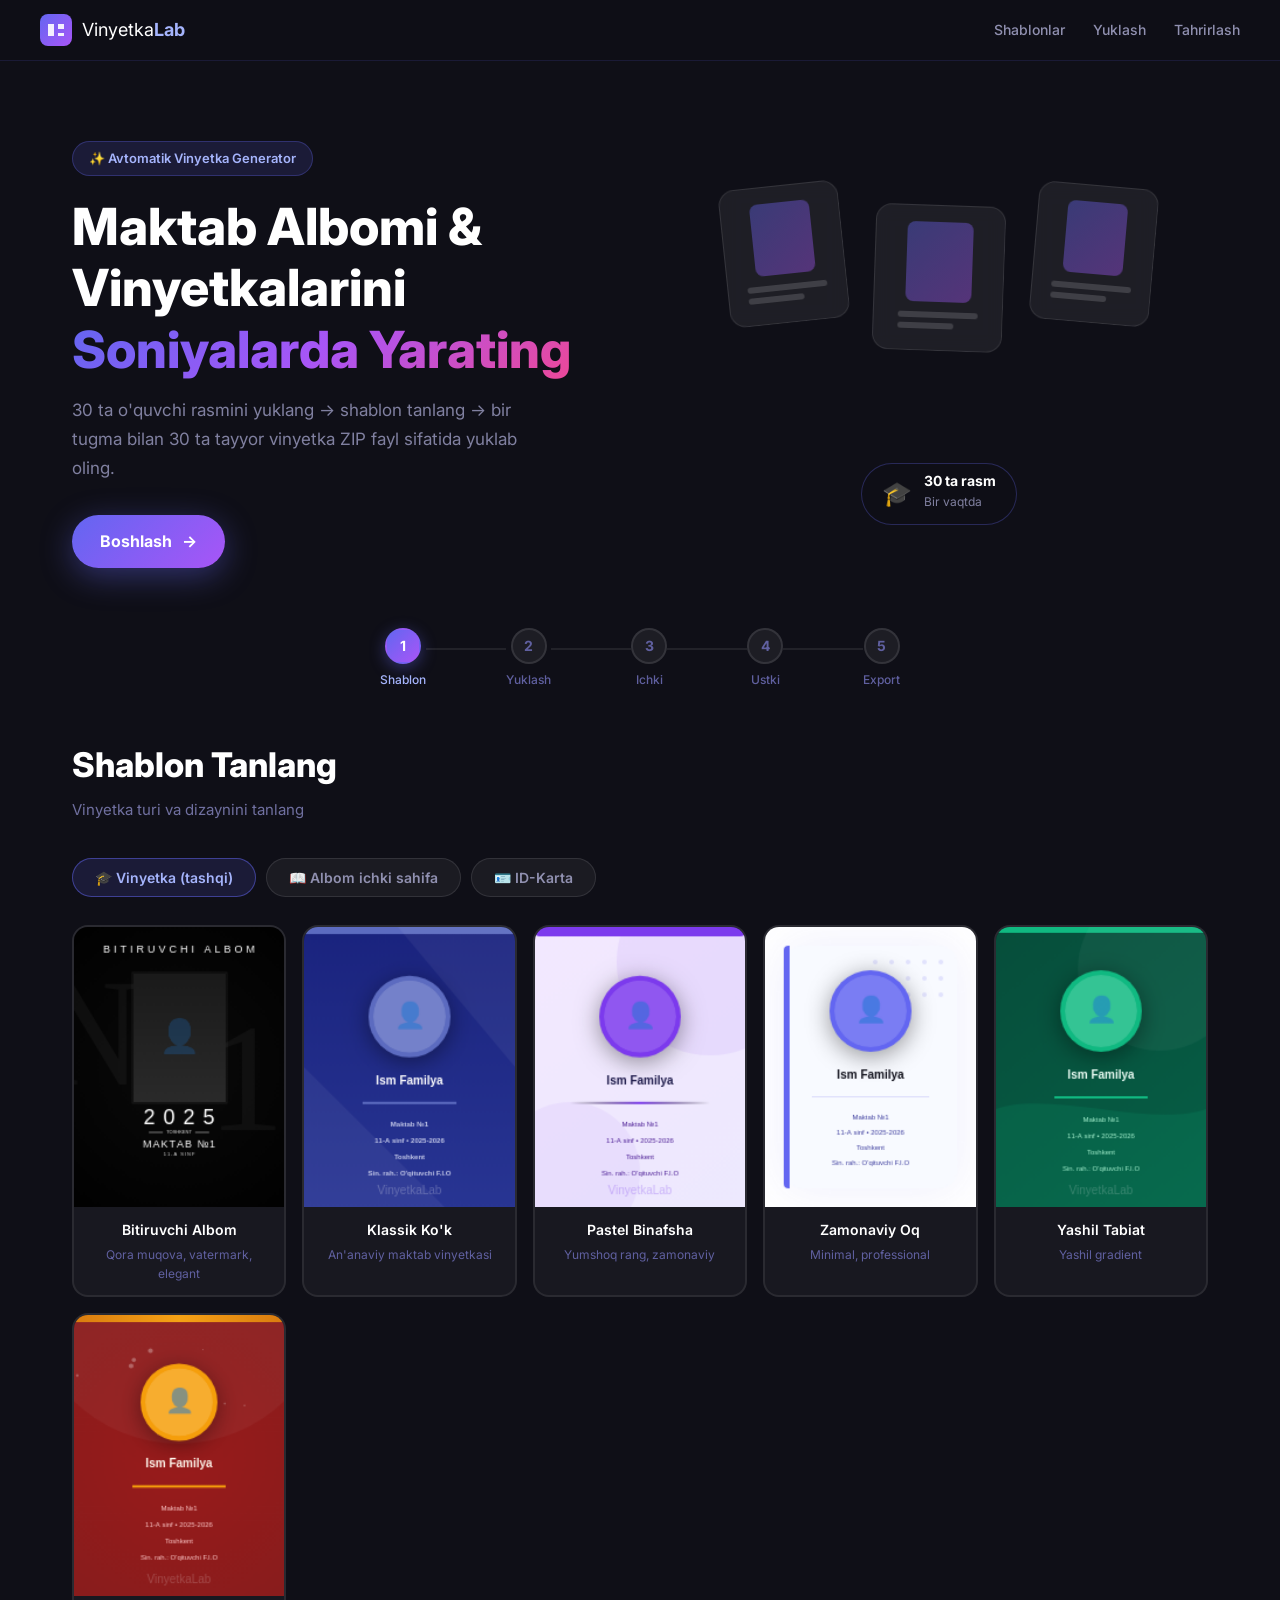
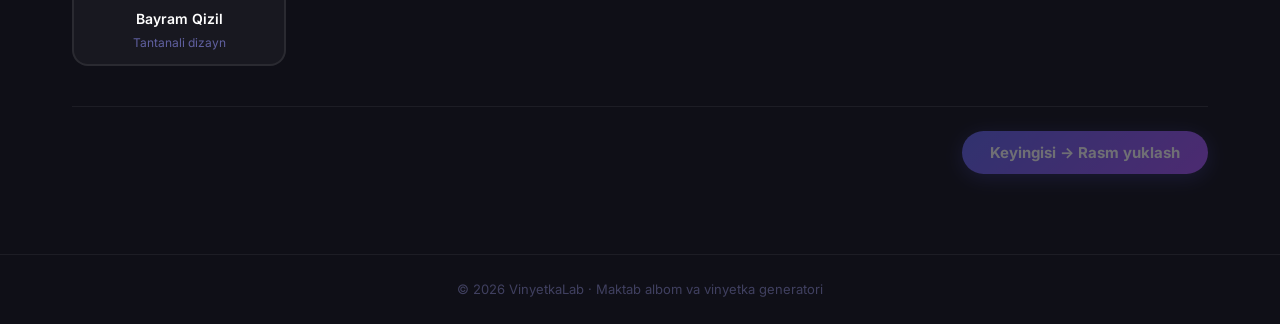
==== commit 7b89e591: "Muqova rasm kattaligi slayderi endi RAMKA olchamini boshqaradi (ichki zoom avvalgicha)" ====
--- a/index.html
+++ b/index.html
@@ -378,9 +378,9 @@
           <div id="outerControlsCard" class="outer-only" style="display:none">
             <h4 style="margin-top:14px">🖼 Muqova rasmi</h4>
             <div class="ctrl-group">
-              <label>Rasm kattaligi <span id="coverScaleVal">100%</span></label>
-              <input type="range" id="coverScale" min="100" max="300" value="100"/>
-              <small style="color:#7a7aa5;font-size:11px;display:block;margin-top:3px">Rasmni kattalashtirish / kichiklashtirish. Joyini o'zgartirish uchun rasmni sudrang.</small>
+              <label>Rasm kattaligi (albom bo'ylab) <span id="coverScaleVal">100%</span></label>
+              <input type="range" id="coverScale" min="50" max="180" value="100"/>
+              <small style="color:#7a7aa5;font-size:11px;display:block;margin-top:3px">Rasm bloki muqovada qancha katta/kichik ko'rinishini boshqaradi. Ichki kadrlash uchun rasmni sudrang.</small>
             </div>
 
             <h4 style="margin-top:14px">🎓 Ustki (muqova) matnlari</h4>
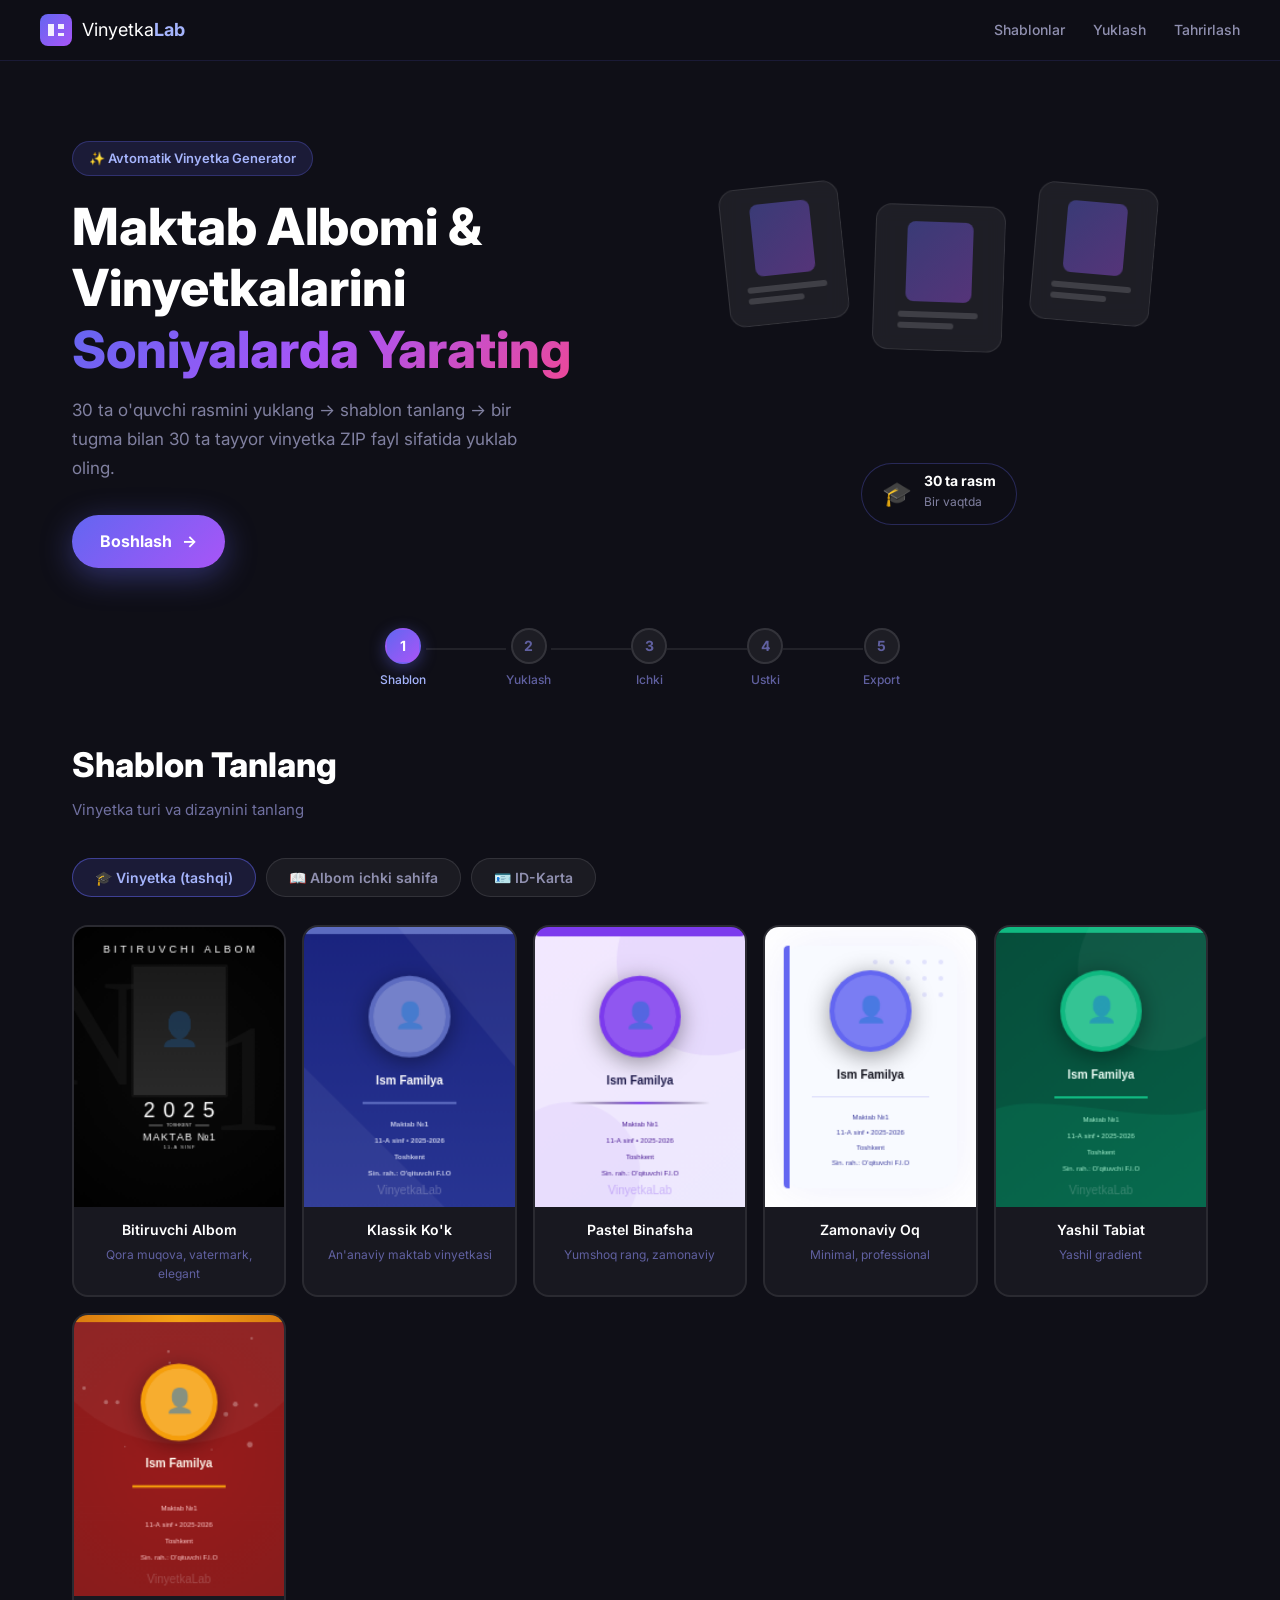
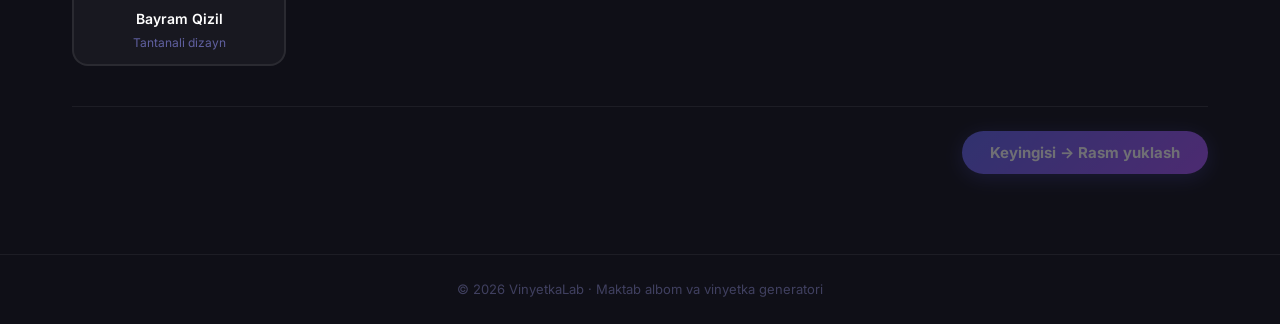
==== commit 7733ea52: "Ustki muqova: vertikal joy slayderi + sarlavha overlap tuzatildi + retush qollanadi" ====
--- a/index.html
+++ b/index.html
@@ -382,6 +382,10 @@
               <input type="range" id="coverScale" min="50" max="180" value="100"/>
               <small style="color:#7a7aa5;font-size:11px;display:block;margin-top:3px">Rasm bloki muqovada qancha katta/kichik ko'rinishini boshqaradi. Ichki kadrlash uchun rasmni sudrang.</small>
             </div>
+            <div class="ctrl-group">
+              <label>Rasm vertikal joyi <span id="coverOffsetYVal">0</span></label>
+              <input type="range" id="coverOffsetY" min="-100" max="100" value="0"/>
+            </div>
 
             <h4 style="margin-top:14px">🎓 Ustki (muqova) matnlari</h4>
             <div class="ctrl-group">
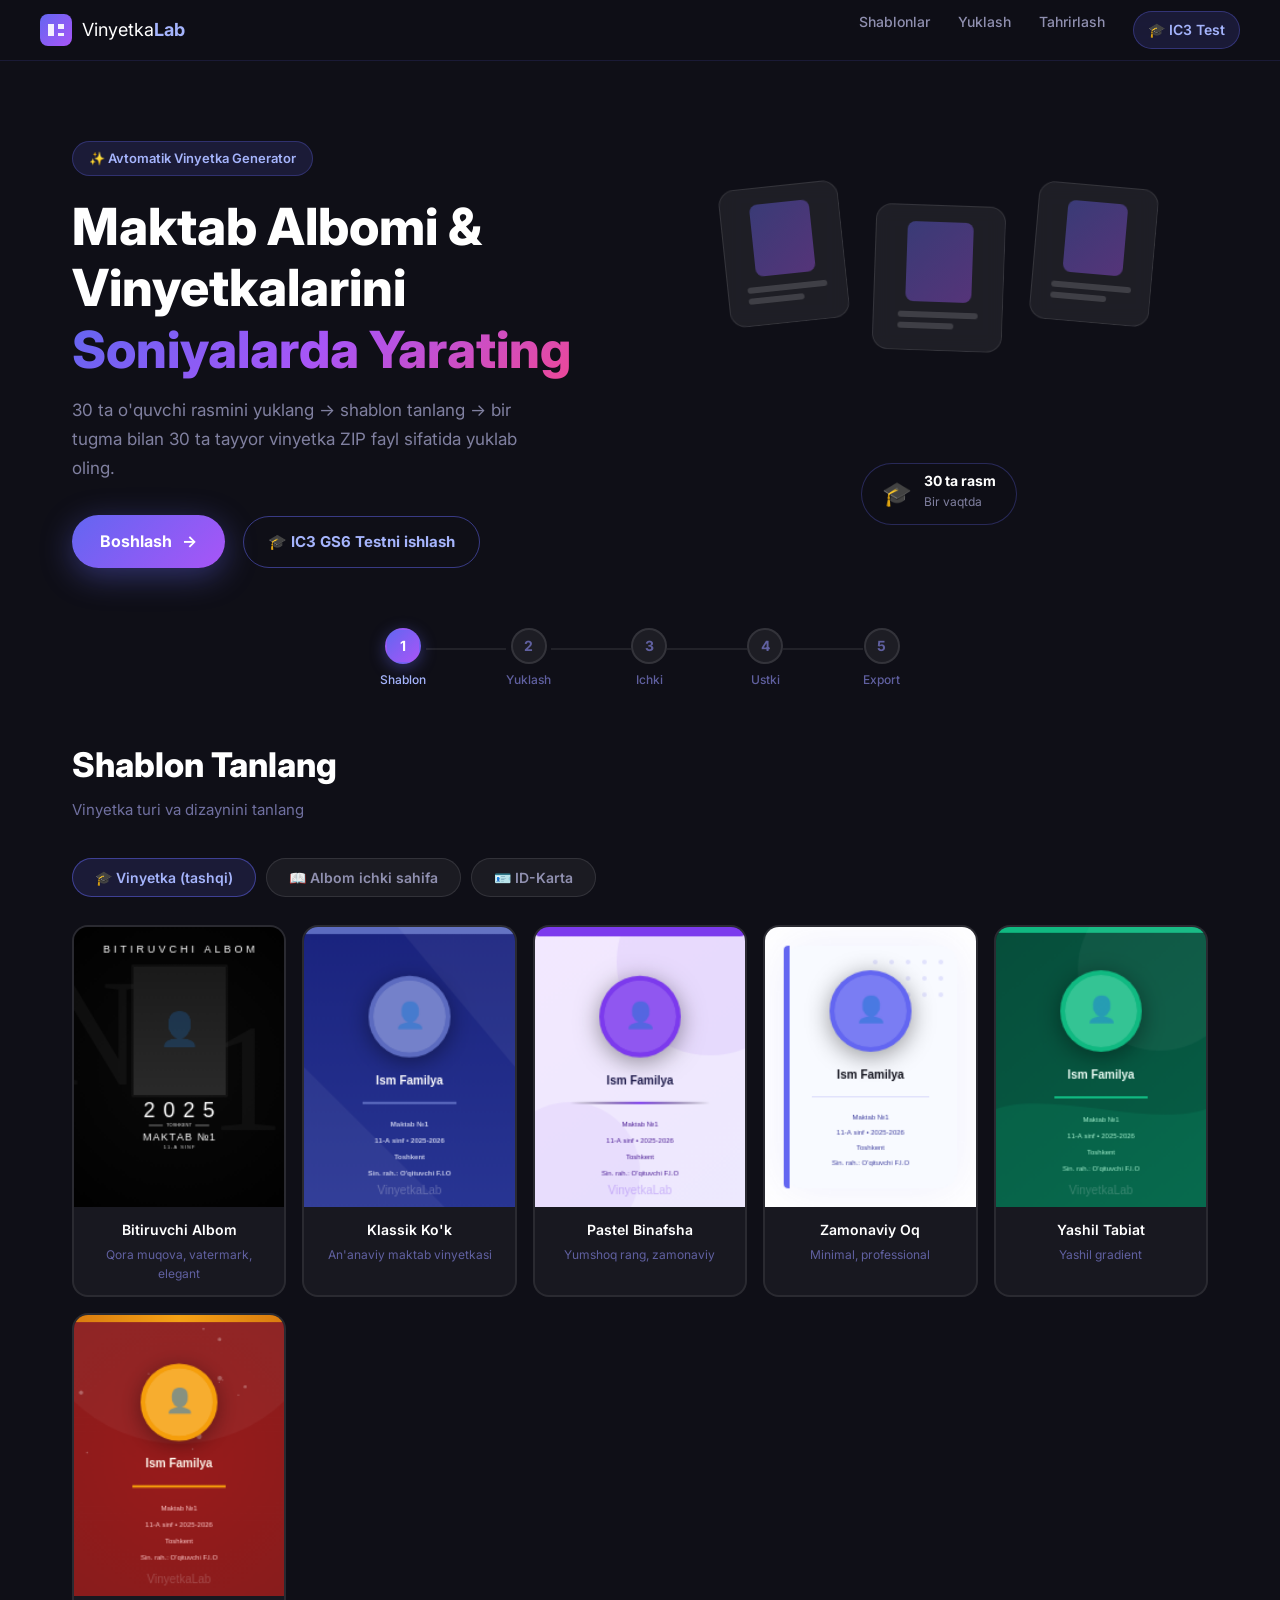
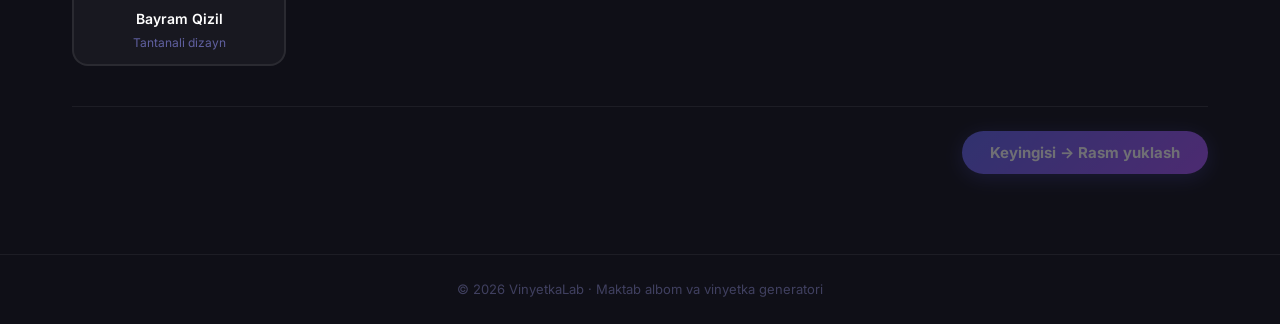
==== commit 88d86b16: "IC3 GS6 test muhiti + fleshkartalar bolimi qoshildi - ic3-test/: 145 savol, instant feedback, oraliq" ====
--- a/index.html
+++ b/index.html
@@ -26,6 +26,7 @@
       <a href="#step-template" class="nav-link">Shablonlar</a>
       <a href="#step-upload" class="nav-link">Yuklash</a>
       <a href="#step-editor" class="nav-link">Tahrirlash</a>
+      <a href="ic3-test/index.html" class="nav-link nav-cta">🎓 IC3 Test</a>
     </nav>
   </div>
 </header>
@@ -37,6 +38,7 @@
     <h1>Maktab Albomi &amp; Vinyetkalarini<br/><span class="grad">Soniyalarda Yarating</span></h1>
     <p>30 ta o'quvchi rasmini yuklang → shablon tanlang → bir tugma bilan 30 ta tayyor vinyetka ZIP fayl sifatida yuklab oling.</p>
     <a href="#step-template" class="btn-hero">Boshlash <span>→</span></a>
+    <a href="ic3-test/index.html" class="btn-hero-alt">🎓 IC3 GS6 Testni ishlash</a>
   </div>
   <div class="hero-visual">
     <div class="hero-card card-1">
--- a/style.css
+++ b/style.css
@@ -20,6 +20,8 @@
 .header-nav{display:flex;gap:28px}
 .nav-link{font-size:14px;color:#9090b0;font-weight:500;transition:color .2s}
 .nav-link:hover{color:#a5b4fc}
+.nav-cta{background:rgba(99,102,241,0.15);border:1px solid rgba(99,102,241,0.35);color:#a5b4fc !important;padding:7px 14px;border-radius:50px;font-weight:600}
+.nav-cta:hover{background:rgba(99,102,241,0.28);color:#fff !important}
 
 /* ===== HERO ===== */
 .hero{max-width:1200px;margin:0 auto;padding:80px 32px 60px;display:grid;grid-template-columns:1fr 1fr;gap:60px;align-items:center}
@@ -31,6 +33,9 @@
 .btn-hero:hover{transform:translateY(-2px);box-shadow:0 12px 40px rgba(99,102,241,0.55)}
 .btn-hero span{transition:transform .2s}
 .btn-hero:hover span{transform:translateX(4px)}
+.btn-hero-alt{display:inline-flex;align-items:center;gap:8px;margin-left:14px;background:transparent;border:1.5px solid rgba(99,102,241,0.5);color:#a5b4fc;padding:13px 24px;border-radius:50px;font-size:15px;font-weight:700;transition:all .3s}
+.btn-hero-alt:hover{background:rgba(99,102,241,0.15);border-color:#a855f7;color:#fff;transform:translateY(-2px)}
+@media(max-width:560px){.btn-hero-alt{margin-left:0;margin-top:14px}}
 
 /* hero visual */
 .hero-visual{position:relative;height:340px}
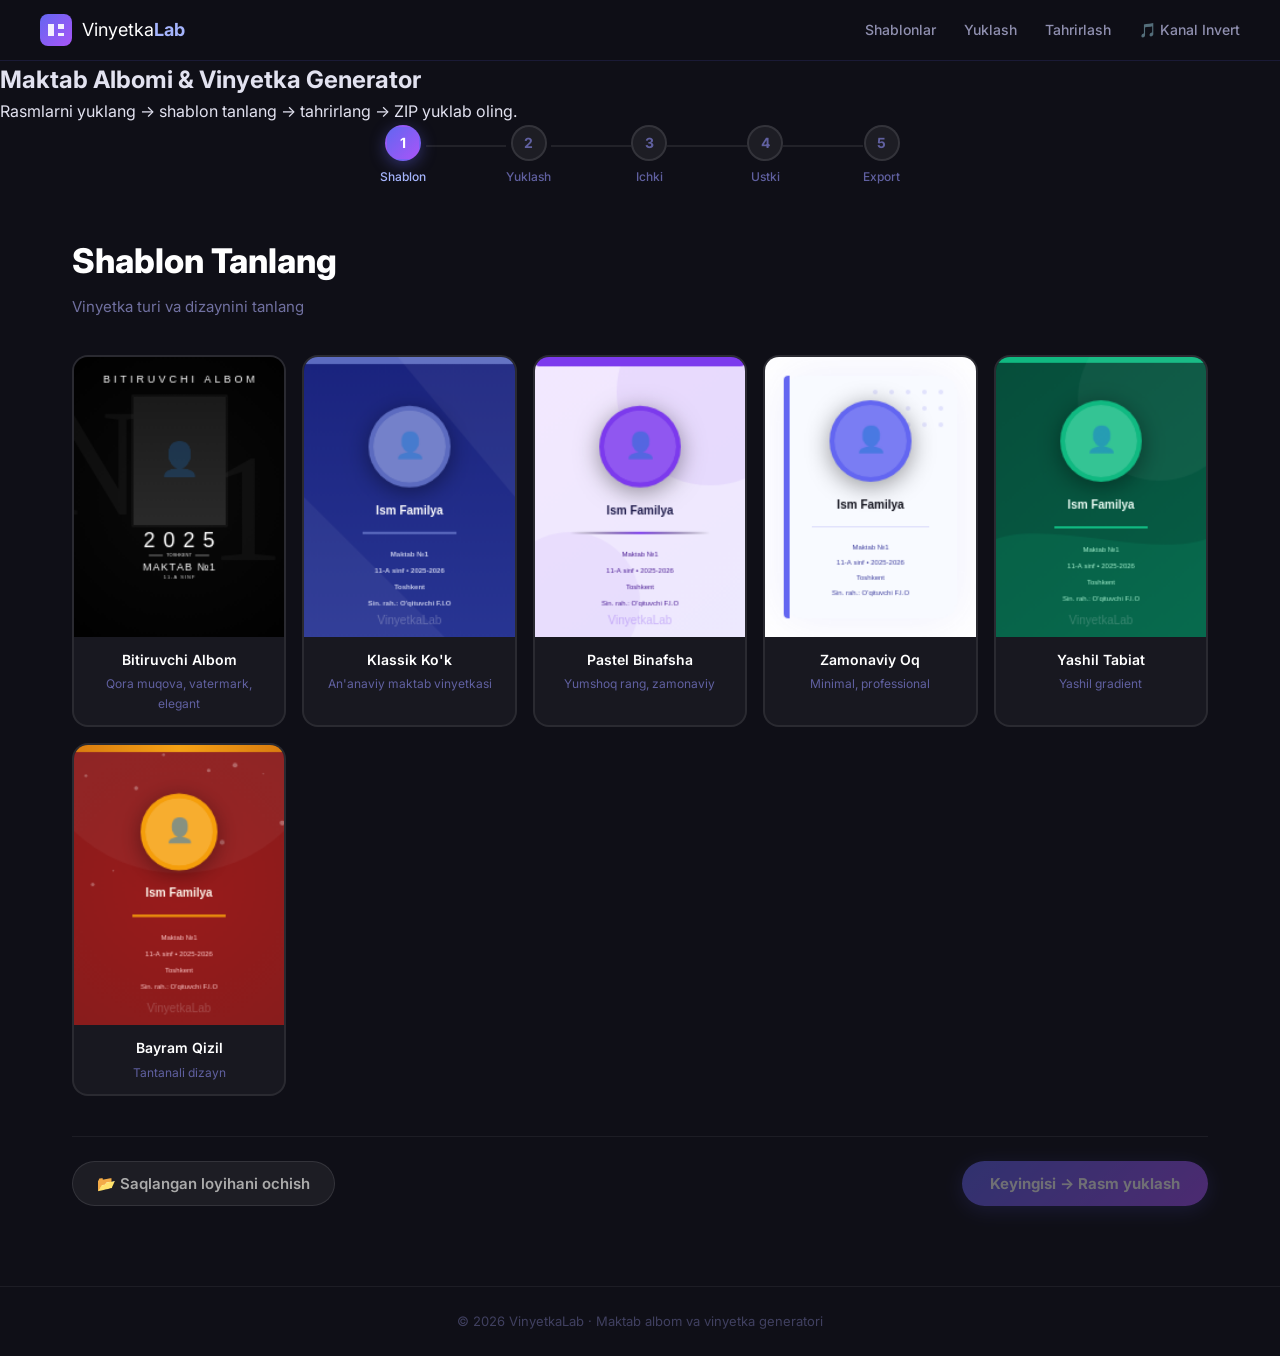
==== commit f43f64d3: "Kanal Invert vositasini qoshish + bosh sahifaga havola" ====
--- a/index.html
+++ b/index.html
@@ -5,9 +5,14 @@
   <meta name="viewport" content="width=device-width, initial-scale=1.0"/>
   <title>VinyetkaLab – Maktab Albom & Vinyetka Generator</title>
   <link rel="stylesheet" href="style.css"/>
-  <link href="https://fonts.googleapis.com/css2?family=Inter:wght@300;400;500;600;700;800&display=swap" rel="stylesheet"/>
+  <link rel="preconnect" href="https://fonts.googleapis.com">
+  <link rel="preconnect" href="https://fonts.gstatic.com" crossorigin>
+  <link href="https://fonts.googleapis.com/css2?family=Inter:wght@300;400;500;600;700;800&family=Coiny&family=Oswald:wght@200..700&display=swap" rel="stylesheet"/>
 </head>
 <body>
+
+<!-- ========== BACKGROUND FX ========== -->
+<div class="bg-fx" aria-hidden="true"><i></i><i></i><i></i><i></i></div>
 
 <!-- ========== HEADER ========== -->
 <header class="header">
@@ -26,38 +31,15 @@
       <a href="#step-template" class="nav-link">Shablonlar</a>
       <a href="#step-upload" class="nav-link">Yuklash</a>
       <a href="#step-editor" class="nav-link">Tahrirlash</a>
-      <a href="ic3-test/index.html" class="nav-link nav-cta">🎓 IC3 Test</a>
+      <a href="kanal-invert.html" class="nav-link" target="_blank" rel="noopener">🎵 Kanal Invert</a>
     </nav>
   </div>
 </header>
 
-<!-- ========== HERO ========== -->
-<section class="hero">
-  <div class="hero-content">
-    <div class="hero-badge">✨ Avtomatik Vinyetka Generator</div>
-    <h1>Maktab Albomi &amp; Vinyetkalarini<br/><span class="grad">Soniyalarda Yarating</span></h1>
-    <p>30 ta o'quvchi rasmini yuklang → shablon tanlang → bir tugma bilan 30 ta tayyor vinyetka ZIP fayl sifatida yuklab oling.</p>
-    <a href="#step-template" class="btn-hero">Boshlash <span>→</span></a>
-    <a href="ic3-test/index.html" class="btn-hero-alt">🎓 IC3 GS6 Testni ishlash</a>
-  </div>
-  <div class="hero-visual">
-    <div class="hero-card card-1">
-      <div class="hc-photo"></div>
-      <div class="hc-lines"><div></div><div></div></div>
-    </div>
-    <div class="hero-card card-2">
-      <div class="hc-photo"></div>
-      <div class="hc-lines"><div></div><div></div></div>
-    </div>
-    <div class="hero-card card-3">
-      <div class="hc-photo"></div>
-      <div class="hc-lines"><div></div><div></div></div>
-    </div>
-    <div class="hero-badge-float">
-      <span class="hbf-icon">🎓</span>
-      <div><strong>30 ta rasm</strong><small>Bir vaqtda</small></div>
-    </div>
-  </div>
+<!-- ========== INTRO ========== -->
+<section class="intro-mini">
+  <h1>Maktab Albomi &amp; Vinyetka Generator</h1>
+  <p>Rasmlarni yuklang → shablon tanlang → tahrirlang → ZIP yuklab oling.</p>
 </section>
 
 <!-- ========== STEPS ========== -->
@@ -83,17 +65,13 @@
       <p>Vinyetka turi va dizaynini tanlang</p>
     </div>
 
-    <div class="template-type-tabs">
-      <button class="tab-btn active" data-type="vinyetka">🎓 Vinyetka (tashqi)</button>
-      <button class="tab-btn" data-type="inner">📖 Albom ichki sahifa</button>
-      <button class="tab-btn" data-type="id-card">🪪 ID-Karta</button>
-    </div>
-
     <div class="templates-grid" id="templatesGrid">
       <!-- JS tomonidan to'ldiriladi -->
     </div>
 
     <div class="section-footer">
+      <button class="btn-prev" id="openProjectBtn">📂 Saqlangan loyihani ochish</button>
+      <input type="file" id="projectFileInput" accept=".voy,.vinyetka,.json,application/json" style="display:none"/>
       <button class="btn-next" id="toStep2" disabled>Keyingisi → Rasm yuklash</button>
     </div>
   </section>
@@ -108,18 +86,18 @@
     <div class="upload-layout">
       <!-- CLASS INFO -->
       <div class="upload-card">
-        <h3>🏫 Sinf Ma'lumotlari</h3>
+        <h3 id="classInfoTitle">🏫 Sinf Ma'lumotlari</h3>
         <div class="form-grid">
           <div class="form-group">
-            <label>Maktab nomi</label>
+            <label id="lblSchoolName">Maktab nomi</label>
             <input type="text" id="schoolName" placeholder="1-son umumiy o'rta maktab" />
           </div>
-          <div class="form-group">
+          <div class="form-group" id="fgSchoolNumber">
             <label>Maktab raqami</label>
             <input type="text" id="schoolNumber" placeholder="Maktab №1" />
           </div>
           <div class="form-group">
-            <label>Sinf</label>
+            <label id="lblClassName">Sinf</label>
             <input type="text" id="className" placeholder="11-A" />
           </div>
           <div class="form-group">
@@ -130,7 +108,7 @@
             <label>Shahar / Tuman</label>
             <input type="text" id="cityName" placeholder="Toshkent shahri" />
           </div>
-          <div class="form-group full">
+          <div class="form-group full" id="fgTeacherName">
             <label>Sinf rahbari F.I.O</label>
             <input type="text" id="teacherName" placeholder="Karimova Nodira Aliyevna" />
           </div>
@@ -164,6 +142,33 @@
           <p class="upload-hint">📐 <strong>Split Ichki Sahifa</strong>: har bir o'quvchi uchun alohida sahifa yaratiladi — o'quvchining o'zi <strong>chapdagi katta rasm</strong> bo'ladi va o'ng tarafdagi ro'yxatda <strong>birinchi o'rinda</strong> turadi. Dizayn sozlamalari keyingi <strong>Tahrirlash</strong> bosqichida jonli ko'rinadi.</p>
         </div>
 
+        <!-- BOG'CHA shabloni: xodimlar (ichki tepa) + guruh rasmlari (muqova chap) -->
+        <div class="teacher-upload-wrap" id="bogchaUploadWrap" style="display:none">
+          <p class="upload-hint" style="margin-bottom:8px">🧸 <strong>Bog'cha shabloni</strong>: xodimlar ichki sahifa tepasida, guruh rasmlari esa muqovaning chap tomonida kollaj bo'lib chiqadi.</p>
+
+          <label style="font-size:12px;color:#a9a9d5;display:block;margin-bottom:4px">👩‍🏫 Bog'cha xodimlari (4 tagacha)</label>
+          <div class="teacher-drop-zone" id="staffDropZone" style="min-height:60px">
+            <div id="staffPlaceholder">
+              <span>👩‍🏫</span>
+              <p>Xodim rasmlari</p>
+              <small>Bir nechta tanlang yoki tashlang</small>
+            </div>
+            <input type="file" id="staffFileInput" accept="image/*" multiple hidden/>
+          </div>
+          <div id="staffThumbs" style="margin-top:6px"></div>
+
+          <label style="font-size:12px;color:#a9a9d5;display:block;margin:10px 0 4px">📸 Guruh rasmlari (4–5 ta · muqova uchun)</label>
+          <div class="teacher-drop-zone" id="groupDropZone" style="min-height:60px">
+            <div id="groupPlaceholder">
+              <span>📸</span>
+              <p>Guruh faoliyati rasmlari</p>
+              <small>Bir nechta tanlang yoki tashlang</small>
+            </div>
+            <input type="file" id="groupFileInput" accept="image/*" multiple hidden/>
+          </div>
+          <div id="groupThumbs" style="margin-top:6px"></div>
+        </div>
+
         <div class="drop-zone" id="dropZone">
           <div class="drop-icon">📁</div>
           <p>Rasmlarni bu yerga tashlang yoki bosing</p>
@@ -184,6 +189,7 @@
 
     <div class="section-footer">
       <button class="btn-prev" id="backToStep1">← Orqaga</button>
+      <button class="btn-prev" id="saveProjectBtn">💾 Loyihani faylga saqlash</button>
       <button class="btn-next" id="toStep3" disabled>Keyingisi → Tahrirlash</button>
     </div>
   </section>
@@ -375,6 +381,129 @@
           <div class="ctrl-group">
             <label>Chap rasm pastidagi yozuv</label>
             <input type="text" id="leftLabel" placeholder="(bo'sh = o'quvchi ismi)"/>
+          </div>
+
+          <!-- BOG'CHA: xodimlar yonidagi yon yozuvlar (faqat bogcha-inner uchun) -->
+          <div id="bogchaTextCard" style="display:none">
+            <h4 style="margin-top:14px">🧸 Bog'cha yon yozuvlari (xodimlar yonida)</h4>
+            <div class="ctrl-group">
+              <label>Ichki joylashuv turi</label>
+              <select id="innerLayoutMode">
+                <option value="maktab">Maktab (yangi — xodimlar o'ng-tepada)</option>
+                <option value="bogcha">Bog'cha (eski — xodimlar markazda tepada)</option>
+              </select>
+            </div>
+            <div class="ctrl-group">
+              <label>Chap yozuv — bog'cha nomi</label>
+              <input type="text" id="bogInnerLeft" placeholder="(bo'sh = muassasa nomi)"/>
+            </div>
+            <div class="ctrl-group">
+              <label>O'ng yozuv — guruh nomi</label>
+              <input type="text" id="bogInnerRight" placeholder="(bo'sh = guruh nomi)"/>
+            </div>
+            <div class="ctrl-group">
+              <label>Muqova kollaj sarlavhasi (Ustki)</label>
+              <input type="text" id="bogCollageTitle" placeholder="(bo'sh = BIZNING GURUH)"/>
+            </div>
+            <div class="ctrl-group">
+              <label>Tuman·yil yozuvi rangi</label>
+              <input type="color" id="bogBottomColor" value="#173a5e"/>
+            </div>
+            <div class="ctrl-group">
+              <label>Muqova guruh rasmlari (Ustki qadamda)</label>
+              <button id="frameLockBtn" class="btn-refresh-preview" type="button">🔓 Ramka rejimi (ko'chirish/o'lcham)</button>
+              <button id="equalizeFramesBtn" class="btn-refresh-preview" type="button" style="margin-top:6px">↔️ Tekislash — bir xil o'lcham</button>
+              <button id="frameSwapBtn" class="btn-refresh-preview" type="button" style="margin-top:6px">🔀 Rasm joyini almashtirish</button>
+              <small style="color:#7a7aa5;font-size:11px;display:block;margin-top:4px;line-height:1.5">Sudrash — ramkani ko'chiradi · burchak nuqta — eni/bo'yi (<b>Shift</b> = nisbatni saqlab bir xil) · g'ildirak — o'lcham · 2 marta bosish — tiklash. <b>Tekislash</b>: 3 ta yuqori va 2 ta pastki rasmni bir xil o'lchamga + bir sathga keltiradi. Qulf tugmasi: ramka ↔ ichki rasm.</small>
+            </div>
+          </div>
+
+          <div class="ec-card" id="customTextCard">
+            <h4 style="margin-top:0">✍️ Matn qo'shish (sichqoncha bilan joylashtiring)</h4>
+            <button id="ctAddBtn" class="btn-refresh-preview" type="button" style="width:100%">➕ Yangi matn</button>
+            <div id="ctEditor" style="display:none;margin-top:8px">
+              <div class="ctrl-group">
+                <label>Matn</label>
+                <textarea id="ctText" rows="2" style="width:100%;resize:vertical"></textarea>
+              </div>
+              <div class="ctrl-group">
+                <label>Shrift</label>
+                <select id="ctFamily">
+                  <option value="Oswald, sans-serif">Oswald</option>
+                  <option value="Coiny, cursive">Coiny</option>
+                  <option value="Inter, sans-serif">Inter</option>
+                  <option value="Georgia, serif">Georgia</option>
+                  <option value="'Times New Roman', serif">Times</option>
+                  <option value="'Courier New', monospace">Courier</option>
+                  <option value="Arial, sans-serif">Arial</option>
+                </select>
+              </div>
+              <div class="ctrl-group">
+                <label>Rang</label>
+                <input type="color" id="ctColor" value="#173a5e"/>
+              </div>
+              <div class="ctrl-group">
+                <label>Kattaligi <span id="ctSizeVal">4</span>%</label>
+                <input type="range" id="ctSize" min="1" max="20" step="0.2" value="4"/>
+              </div>
+              <div class="ctrl-group">
+                <label>Qiyaligi (burilish, °)</label>
+                <div style="display:flex;gap:8px;align-items:center">
+                  <input type="range" id="ctRot" min="-180" max="180" step="1" value="0" style="flex:1"/>
+                  <input type="number" id="ctRotNum" min="-180" max="180" step="1" value="0" style="width:64px"/>
+                </div>
+              </div>
+              <div class="ctrl-group">
+                <label>Tekislash</label>
+                <select id="ctAlign">
+                  <option value="center">Markaz</option>
+                  <option value="left">Chap</option>
+                  <option value="right">O'ng</option>
+                </select>
+              </div>
+              <div class="ctrl-group" style="display:flex;gap:14px;align-items:center">
+                <label style="margin:0"><input type="checkbox" id="ctBold"/> Qalin</label>
+                <label style="margin:0"><input type="checkbox" id="ctItalic"/> Kursiv</label>
+                <label style="margin:0"><input type="checkbox" id="ctStroke"/> Kontur</label>
+              </div>
+              <div class="ctrl-group">
+                <label>Kontur rangi</label>
+                <input type="color" id="ctStrokeColor" value="#ffffff"/>
+              </div>
+              <button id="ctDelBtn" class="btn-refresh-preview" type="button" style="width:100%;background:#e53e3e;color:#fff">🗑 Matnni o'chirish</button>
+              <small style="color:#7a7aa5;font-size:11px;display:block;margin-top:6px;line-height:1.5">Matnni sudrab ko'chiring · 2 marta bosib matnni tahrirlang · g'ildirak = kattalashtirish. Har bir qism (ichki/ustki) uchun alohida saqlanadi.</small>
+            </div>
+          </div>
+
+          <div class="ec-card" id="iconCard">
+            <h4 style="margin-top:0">🖼 PNG ikon / stiker qo'shish</h4>
+            <button id="icAddBtn" class="btn-refresh-preview" type="button" style="width:100%">➕ PNG rasm yuklash</button>
+            <input type="file" id="icAddInput" accept="image/png,image/webp,image/*" style="display:none"/>
+            <div id="icEditor" style="display:none;margin-top:8px">
+              <div class="ctrl-group">
+                <label>Kattaligi <span id="icSizeVal">15</span>%</label>
+                <input type="range" id="icSize" min="2" max="120" step="0.5" value="15"/>
+              </div>
+              <div class="ctrl-group">
+                <label>Aylanish burchagi (°)</label>
+                <div style="display:flex;gap:8px;align-items:center">
+                  <input type="range" id="icRot" min="-180" max="180" step="1" value="0" style="flex:1"/>
+                  <input type="number" id="icRotNum" min="-180" max="180" step="1" value="0" style="width:64px"/>
+                </div>
+              </div>
+              <div class="ctrl-group">
+                <label>Shaffoflik <span id="icOpacityVal">100</span>%</label>
+                <input type="range" id="icOpacity" min="10" max="100" step="1" value="100"/>
+              </div>
+              <button id="icDelBtn" class="btn-refresh-preview" type="button" style="width:100%;background:#e53e3e;color:#fff">🗑 Ikonni o'chirish</button>
+              <small style="color:#7a7aa5;font-size:11px;display:block;margin-top:6px;line-height:1.5">Ikonni sudrab ko'chiring · g'ildirak = kattalashtirish. Har bir qism uchun alohida saqlanadi.</small>
+            </div>
+          </div>
+
+          <div class="ec-card" id="layersCard">
+            <h4 style="margin-top:0">🗂 Qatlamlar (matn + PNG overlay)</h4>
+            <div id="layersList" style="display:flex;flex-direction:column;gap:5px"></div>
+            <small style="color:#7a7aa5;font-size:11px;display:block;margin-top:6px;line-height:1.5">Eng ustdagi qator = eng oldindagi qatlam. <b>+</b> oldinga / <b>−</b> orqaga suradi · nomiga bosib tanlang.</small>
           </div>
 
           <div id="outerControlsCard" class="outer-only" style="display:none">
@@ -424,7 +553,7 @@
           </div>
           <button id="gmpBtn" class="btn-refresh-preview" style="width:100%;margin-bottom:8px">🔍 Joriy rasmda dog'larni aniqlash</button>
           <button id="gmpAiBtn" class="btn-refresh-preview" style="width:100%;margin-bottom:8px;background:#7c3aed;color:#fff">🪄 AI Retush (Gemini — studio sifat)</button>
-          <button id="gmpBatchBtn" class="btn-refresh-preview" style="width:100%;margin-bottom:8px;background:#9333ea;color:#fff">🚀 Hammasini avtomatik retush (toza yuzlar o'tkaziladi)</button>
+          <button id="gmpBatchBtn" class="btn-refresh-preview" style="width:100%;margin-bottom:8px;background:#9333ea;color:#fff">🚀 Hammasiga AI retush (har bir o'quvchiga birdek)</button>
           <button id="gmpMoleBtn" class="btn-refresh-preview" style="width:100%;margin-bottom:8px;background:#0f766e;color:#fff">🟢 Saqlanadigan hollarni belgilash</button>
           <button id="gmpRevertBtn" class="btn-refresh-preview" style="width:100%;margin-bottom:14px">↩︎ Asl rasmni qaytarish</button>
 
@@ -465,9 +594,10 @@
       </div>
     </div>
 
-    <div class="section-footer">
+    <div class="section-footer" id="editorFooter">
       <button class="btn-prev" id="editorBack">← Orqaga</button>
       <span id="editPartTitle" style="align-self:center;color:#a855f7;font-weight:600;font-size:14px"></span>
+      <button class="btn-prev" id="saveProjectBtn2">💾 Faylga saqlash</button>
       <button class="btn-next" id="editorNext">Keyingi: Ustki →</button>
     </div>
   </section>
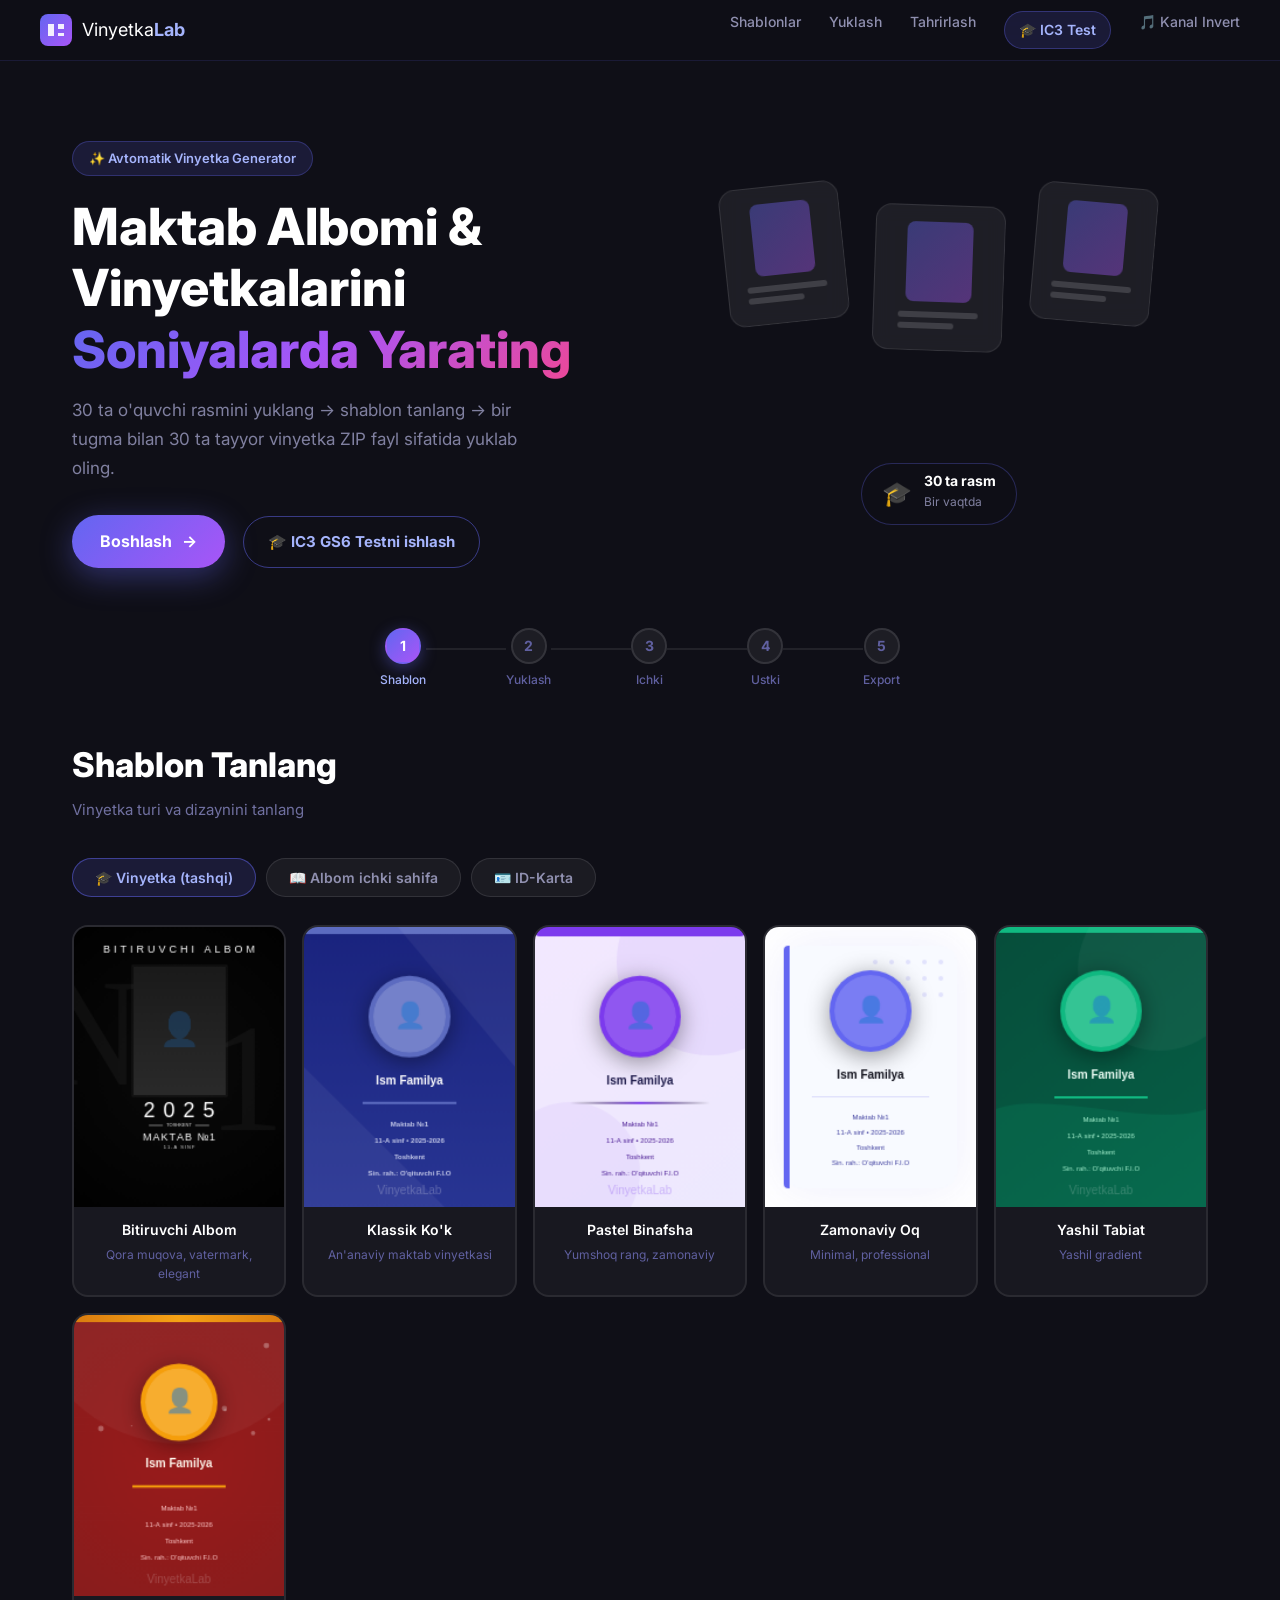
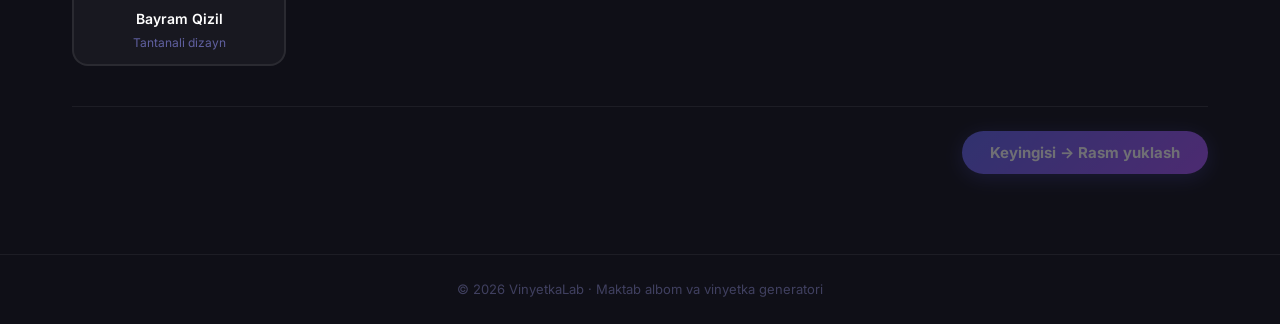
==== commit 2e471733: "Kanal Invert vositasini qoshish (MP3/WAV eksport) + bosh sahifaga havola" ====
--- a/index.html
+++ b/index.html
@@ -5,14 +5,9 @@
   <meta name="viewport" content="width=device-width, initial-scale=1.0"/>
   <title>VinyetkaLab – Maktab Albom & Vinyetka Generator</title>
   <link rel="stylesheet" href="style.css"/>
-  <link rel="preconnect" href="https://fonts.googleapis.com">
-  <link rel="preconnect" href="https://fonts.gstatic.com" crossorigin>
-  <link href="https://fonts.googleapis.com/css2?family=Inter:wght@300;400;500;600;700;800&family=Coiny&family=Oswald:wght@200..700&display=swap" rel="stylesheet"/>
+  <link href="https://fonts.googleapis.com/css2?family=Inter:wght@300;400;500;600;700;800&display=swap" rel="stylesheet"/>
 </head>
 <body>
-
-<!-- ========== BACKGROUND FX ========== -->
-<div class="bg-fx" aria-hidden="true"><i></i><i></i><i></i><i></i></div>
 
 <!-- ========== HEADER ========== -->
 <header class="header">
@@ -31,15 +26,39 @@
       <a href="#step-template" class="nav-link">Shablonlar</a>
       <a href="#step-upload" class="nav-link">Yuklash</a>
       <a href="#step-editor" class="nav-link">Tahrirlash</a>
+      <a href="ic3-test/index.html" class="nav-link nav-cta">🎓 IC3 Test</a>
       <a href="kanal-invert.html" class="nav-link" target="_blank" rel="noopener">🎵 Kanal Invert</a>
     </nav>
   </div>
 </header>
 
-<!-- ========== INTRO ========== -->
-<section class="intro-mini">
-  <h1>Maktab Albomi &amp; Vinyetka Generator</h1>
-  <p>Rasmlarni yuklang → shablon tanlang → tahrirlang → ZIP yuklab oling.</p>
+<!-- ========== HERO ========== -->
+<section class="hero">
+  <div class="hero-content">
+    <div class="hero-badge">✨ Avtomatik Vinyetka Generator</div>
+    <h1>Maktab Albomi &amp; Vinyetkalarini<br/><span class="grad">Soniyalarda Yarating</span></h1>
+    <p>30 ta o'quvchi rasmini yuklang → shablon tanlang → bir tugma bilan 30 ta tayyor vinyetka ZIP fayl sifatida yuklab oling.</p>
+    <a href="#step-template" class="btn-hero">Boshlash <span>→</span></a>
+    <a href="ic3-test/index.html" class="btn-hero-alt">🎓 IC3 GS6 Testni ishlash</a>
+  </div>
+  <div class="hero-visual">
+    <div class="hero-card card-1">
+      <div class="hc-photo"></div>
+      <div class="hc-lines"><div></div><div></div></div>
+    </div>
+    <div class="hero-card card-2">
+      <div class="hc-photo"></div>
+      <div class="hc-lines"><div></div><div></div></div>
+    </div>
+    <div class="hero-card card-3">
+      <div class="hc-photo"></div>
+      <div class="hc-lines"><div></div><div></div></div>
+    </div>
+    <div class="hero-badge-float">
+      <span class="hbf-icon">🎓</span>
+      <div><strong>30 ta rasm</strong><small>Bir vaqtda</small></div>
+    </div>
+  </div>
 </section>
 
 <!-- ========== STEPS ========== -->
@@ -65,13 +84,17 @@
       <p>Vinyetka turi va dizaynini tanlang</p>
     </div>
 
+    <div class="template-type-tabs">
+      <button class="tab-btn active" data-type="vinyetka">🎓 Vinyetka (tashqi)</button>
+      <button class="tab-btn" data-type="inner">📖 Albom ichki sahifa</button>
+      <button class="tab-btn" data-type="id-card">🪪 ID-Karta</button>
+    </div>
+
     <div class="templates-grid" id="templatesGrid">
       <!-- JS tomonidan to'ldiriladi -->
     </div>
 
     <div class="section-footer">
-      <button class="btn-prev" id="openProjectBtn">📂 Saqlangan loyihani ochish</button>
-      <input type="file" id="projectFileInput" accept=".voy,.vinyetka,.json,application/json" style="display:none"/>
       <button class="btn-next" id="toStep2" disabled>Keyingisi → Rasm yuklash</button>
     </div>
   </section>
@@ -86,18 +109,18 @@
     <div class="upload-layout">
       <!-- CLASS INFO -->
       <div class="upload-card">
-        <h3 id="classInfoTitle">🏫 Sinf Ma'lumotlari</h3>
+        <h3>🏫 Sinf Ma'lumotlari</h3>
         <div class="form-grid">
           <div class="form-group">
-            <label id="lblSchoolName">Maktab nomi</label>
+            <label>Maktab nomi</label>
             <input type="text" id="schoolName" placeholder="1-son umumiy o'rta maktab" />
           </div>
-          <div class="form-group" id="fgSchoolNumber">
+          <div class="form-group">
             <label>Maktab raqami</label>
             <input type="text" id="schoolNumber" placeholder="Maktab №1" />
           </div>
           <div class="form-group">
-            <label id="lblClassName">Sinf</label>
+            <label>Sinf</label>
             <input type="text" id="className" placeholder="11-A" />
           </div>
           <div class="form-group">
@@ -108,7 +131,7 @@
             <label>Shahar / Tuman</label>
             <input type="text" id="cityName" placeholder="Toshkent shahri" />
           </div>
-          <div class="form-group full" id="fgTeacherName">
+          <div class="form-group full">
             <label>Sinf rahbari F.I.O</label>
             <input type="text" id="teacherName" placeholder="Karimova Nodira Aliyevna" />
           </div>
@@ -142,33 +165,6 @@
           <p class="upload-hint">📐 <strong>Split Ichki Sahifa</strong>: har bir o'quvchi uchun alohida sahifa yaratiladi — o'quvchining o'zi <strong>chapdagi katta rasm</strong> bo'ladi va o'ng tarafdagi ro'yxatda <strong>birinchi o'rinda</strong> turadi. Dizayn sozlamalari keyingi <strong>Tahrirlash</strong> bosqichida jonli ko'rinadi.</p>
         </div>
 
-        <!-- BOG'CHA shabloni: xodimlar (ichki tepa) + guruh rasmlari (muqova chap) -->
-        <div class="teacher-upload-wrap" id="bogchaUploadWrap" style="display:none">
-          <p class="upload-hint" style="margin-bottom:8px">🧸 <strong>Bog'cha shabloni</strong>: xodimlar ichki sahifa tepasida, guruh rasmlari esa muqovaning chap tomonida kollaj bo'lib chiqadi.</p>
-
-          <label style="font-size:12px;color:#a9a9d5;display:block;margin-bottom:4px">👩‍🏫 Bog'cha xodimlari (4 tagacha)</label>
-          <div class="teacher-drop-zone" id="staffDropZone" style="min-height:60px">
-            <div id="staffPlaceholder">
-              <span>👩‍🏫</span>
-              <p>Xodim rasmlari</p>
-              <small>Bir nechta tanlang yoki tashlang</small>
-            </div>
-            <input type="file" id="staffFileInput" accept="image/*" multiple hidden/>
-          </div>
-          <div id="staffThumbs" style="margin-top:6px"></div>
-
-          <label style="font-size:12px;color:#a9a9d5;display:block;margin:10px 0 4px">📸 Guruh rasmlari (4–5 ta · muqova uchun)</label>
-          <div class="teacher-drop-zone" id="groupDropZone" style="min-height:60px">
-            <div id="groupPlaceholder">
-              <span>📸</span>
-              <p>Guruh faoliyati rasmlari</p>
-              <small>Bir nechta tanlang yoki tashlang</small>
-            </div>
-            <input type="file" id="groupFileInput" accept="image/*" multiple hidden/>
-          </div>
-          <div id="groupThumbs" style="margin-top:6px"></div>
-        </div>
-
         <div class="drop-zone" id="dropZone">
           <div class="drop-icon">📁</div>
           <p>Rasmlarni bu yerga tashlang yoki bosing</p>
@@ -189,7 +185,6 @@
 
     <div class="section-footer">
       <button class="btn-prev" id="backToStep1">← Orqaga</button>
-      <button class="btn-prev" id="saveProjectBtn">💾 Loyihani faylga saqlash</button>
       <button class="btn-next" id="toStep3" disabled>Keyingisi → Tahrirlash</button>
     </div>
   </section>
@@ -383,129 +378,6 @@
             <input type="text" id="leftLabel" placeholder="(bo'sh = o'quvchi ismi)"/>
           </div>
 
-          <!-- BOG'CHA: xodimlar yonidagi yon yozuvlar (faqat bogcha-inner uchun) -->
-          <div id="bogchaTextCard" style="display:none">
-            <h4 style="margin-top:14px">🧸 Bog'cha yon yozuvlari (xodimlar yonida)</h4>
-            <div class="ctrl-group">
-              <label>Ichki joylashuv turi</label>
-              <select id="innerLayoutMode">
-                <option value="maktab">Maktab (yangi — xodimlar o'ng-tepada)</option>
-                <option value="bogcha">Bog'cha (eski — xodimlar markazda tepada)</option>
-              </select>
-            </div>
-            <div class="ctrl-group">
-              <label>Chap yozuv — bog'cha nomi</label>
-              <input type="text" id="bogInnerLeft" placeholder="(bo'sh = muassasa nomi)"/>
-            </div>
-            <div class="ctrl-group">
-              <label>O'ng yozuv — guruh nomi</label>
-              <input type="text" id="bogInnerRight" placeholder="(bo'sh = guruh nomi)"/>
-            </div>
-            <div class="ctrl-group">
-              <label>Muqova kollaj sarlavhasi (Ustki)</label>
-              <input type="text" id="bogCollageTitle" placeholder="(bo'sh = BIZNING GURUH)"/>
-            </div>
-            <div class="ctrl-group">
-              <label>Tuman·yil yozuvi rangi</label>
-              <input type="color" id="bogBottomColor" value="#173a5e"/>
-            </div>
-            <div class="ctrl-group">
-              <label>Muqova guruh rasmlari (Ustki qadamda)</label>
-              <button id="frameLockBtn" class="btn-refresh-preview" type="button">🔓 Ramka rejimi (ko'chirish/o'lcham)</button>
-              <button id="equalizeFramesBtn" class="btn-refresh-preview" type="button" style="margin-top:6px">↔️ Tekislash — bir xil o'lcham</button>
-              <button id="frameSwapBtn" class="btn-refresh-preview" type="button" style="margin-top:6px">🔀 Rasm joyini almashtirish</button>
-              <small style="color:#7a7aa5;font-size:11px;display:block;margin-top:4px;line-height:1.5">Sudrash — ramkani ko'chiradi · burchak nuqta — eni/bo'yi (<b>Shift</b> = nisbatni saqlab bir xil) · g'ildirak — o'lcham · 2 marta bosish — tiklash. <b>Tekislash</b>: 3 ta yuqori va 2 ta pastki rasmni bir xil o'lchamga + bir sathga keltiradi. Qulf tugmasi: ramka ↔ ichki rasm.</small>
-            </div>
-          </div>
-
-          <div class="ec-card" id="customTextCard">
-            <h4 style="margin-top:0">✍️ Matn qo'shish (sichqoncha bilan joylashtiring)</h4>
-            <button id="ctAddBtn" class="btn-refresh-preview" type="button" style="width:100%">➕ Yangi matn</button>
-            <div id="ctEditor" style="display:none;margin-top:8px">
-              <div class="ctrl-group">
-                <label>Matn</label>
-                <textarea id="ctText" rows="2" style="width:100%;resize:vertical"></textarea>
-              </div>
-              <div class="ctrl-group">
-                <label>Shrift</label>
-                <select id="ctFamily">
-                  <option value="Oswald, sans-serif">Oswald</option>
-                  <option value="Coiny, cursive">Coiny</option>
-                  <option value="Inter, sans-serif">Inter</option>
-                  <option value="Georgia, serif">Georgia</option>
-                  <option value="'Times New Roman', serif">Times</option>
-                  <option value="'Courier New', monospace">Courier</option>
-                  <option value="Arial, sans-serif">Arial</option>
-                </select>
-              </div>
-              <div class="ctrl-group">
-                <label>Rang</label>
-                <input type="color" id="ctColor" value="#173a5e"/>
-              </div>
-              <div class="ctrl-group">
-                <label>Kattaligi <span id="ctSizeVal">4</span>%</label>
-                <input type="range" id="ctSize" min="1" max="20" step="0.2" value="4"/>
-              </div>
-              <div class="ctrl-group">
-                <label>Qiyaligi (burilish, °)</label>
-                <div style="display:flex;gap:8px;align-items:center">
-                  <input type="range" id="ctRot" min="-180" max="180" step="1" value="0" style="flex:1"/>
-                  <input type="number" id="ctRotNum" min="-180" max="180" step="1" value="0" style="width:64px"/>
-                </div>
-              </div>
-              <div class="ctrl-group">
-                <label>Tekislash</label>
-                <select id="ctAlign">
-                  <option value="center">Markaz</option>
-                  <option value="left">Chap</option>
-                  <option value="right">O'ng</option>
-                </select>
-              </div>
-              <div class="ctrl-group" style="display:flex;gap:14px;align-items:center">
-                <label style="margin:0"><input type="checkbox" id="ctBold"/> Qalin</label>
-                <label style="margin:0"><input type="checkbox" id="ctItalic"/> Kursiv</label>
-                <label style="margin:0"><input type="checkbox" id="ctStroke"/> Kontur</label>
-              </div>
-              <div class="ctrl-group">
-                <label>Kontur rangi</label>
-                <input type="color" id="ctStrokeColor" value="#ffffff"/>
-              </div>
-              <button id="ctDelBtn" class="btn-refresh-preview" type="button" style="width:100%;background:#e53e3e;color:#fff">🗑 Matnni o'chirish</button>
-              <small style="color:#7a7aa5;font-size:11px;display:block;margin-top:6px;line-height:1.5">Matnni sudrab ko'chiring · 2 marta bosib matnni tahrirlang · g'ildirak = kattalashtirish. Har bir qism (ichki/ustki) uchun alohida saqlanadi.</small>
-            </div>
-          </div>
-
-          <div class="ec-card" id="iconCard">
-            <h4 style="margin-top:0">🖼 PNG ikon / stiker qo'shish</h4>
-            <button id="icAddBtn" class="btn-refresh-preview" type="button" style="width:100%">➕ PNG rasm yuklash</button>
-            <input type="file" id="icAddInput" accept="image/png,image/webp,image/*" style="display:none"/>
-            <div id="icEditor" style="display:none;margin-top:8px">
-              <div class="ctrl-group">
-                <label>Kattaligi <span id="icSizeVal">15</span>%</label>
-                <input type="range" id="icSize" min="2" max="120" step="0.5" value="15"/>
-              </div>
-              <div class="ctrl-group">
-                <label>Aylanish burchagi (°)</label>
-                <div style="display:flex;gap:8px;align-items:center">
-                  <input type="range" id="icRot" min="-180" max="180" step="1" value="0" style="flex:1"/>
-                  <input type="number" id="icRotNum" min="-180" max="180" step="1" value="0" style="width:64px"/>
-                </div>
-              </div>
-              <div class="ctrl-group">
-                <label>Shaffoflik <span id="icOpacityVal">100</span>%</label>
-                <input type="range" id="icOpacity" min="10" max="100" step="1" value="100"/>
-              </div>
-              <button id="icDelBtn" class="btn-refresh-preview" type="button" style="width:100%;background:#e53e3e;color:#fff">🗑 Ikonni o'chirish</button>
-              <small style="color:#7a7aa5;font-size:11px;display:block;margin-top:6px;line-height:1.5">Ikonni sudrab ko'chiring · g'ildirak = kattalashtirish. Har bir qism uchun alohida saqlanadi.</small>
-            </div>
-          </div>
-
-          <div class="ec-card" id="layersCard">
-            <h4 style="margin-top:0">🗂 Qatlamlar (matn + PNG overlay)</h4>
-            <div id="layersList" style="display:flex;flex-direction:column;gap:5px"></div>
-            <small style="color:#7a7aa5;font-size:11px;display:block;margin-top:6px;line-height:1.5">Eng ustdagi qator = eng oldindagi qatlam. <b>+</b> oldinga / <b>−</b> orqaga suradi · nomiga bosib tanlang.</small>
-          </div>
-
           <div id="outerControlsCard" class="outer-only" style="display:none">
             <h4 style="margin-top:14px">🖼 Muqova rasmi</h4>
             <div class="ctrl-group">
@@ -553,7 +425,7 @@
           </div>
           <button id="gmpBtn" class="btn-refresh-preview" style="width:100%;margin-bottom:8px">🔍 Joriy rasmda dog'larni aniqlash</button>
           <button id="gmpAiBtn" class="btn-refresh-preview" style="width:100%;margin-bottom:8px;background:#7c3aed;color:#fff">🪄 AI Retush (Gemini — studio sifat)</button>
-          <button id="gmpBatchBtn" class="btn-refresh-preview" style="width:100%;margin-bottom:8px;background:#9333ea;color:#fff">🚀 Hammasiga AI retush (har bir o'quvchiga birdek)</button>
+          <button id="gmpBatchBtn" class="btn-refresh-preview" style="width:100%;margin-bottom:8px;background:#9333ea;color:#fff">🚀 Hammasini avtomatik retush (toza yuzlar o'tkaziladi)</button>
           <button id="gmpMoleBtn" class="btn-refresh-preview" style="width:100%;margin-bottom:8px;background:#0f766e;color:#fff">🟢 Saqlanadigan hollarni belgilash</button>
           <button id="gmpRevertBtn" class="btn-refresh-preview" style="width:100%;margin-bottom:14px">↩︎ Asl rasmni qaytarish</button>
 
@@ -594,10 +466,9 @@
       </div>
     </div>
 
-    <div class="section-footer" id="editorFooter">
+    <div class="section-footer">
       <button class="btn-prev" id="editorBack">← Orqaga</button>
       <span id="editPartTitle" style="align-self:center;color:#a855f7;font-weight:600;font-size:14px"></span>
-      <button class="btn-prev" id="saveProjectBtn2">💾 Faylga saqlash</button>
       <button class="btn-next" id="editorNext">Keyingi: Ustki →</button>
     </div>
   </section>
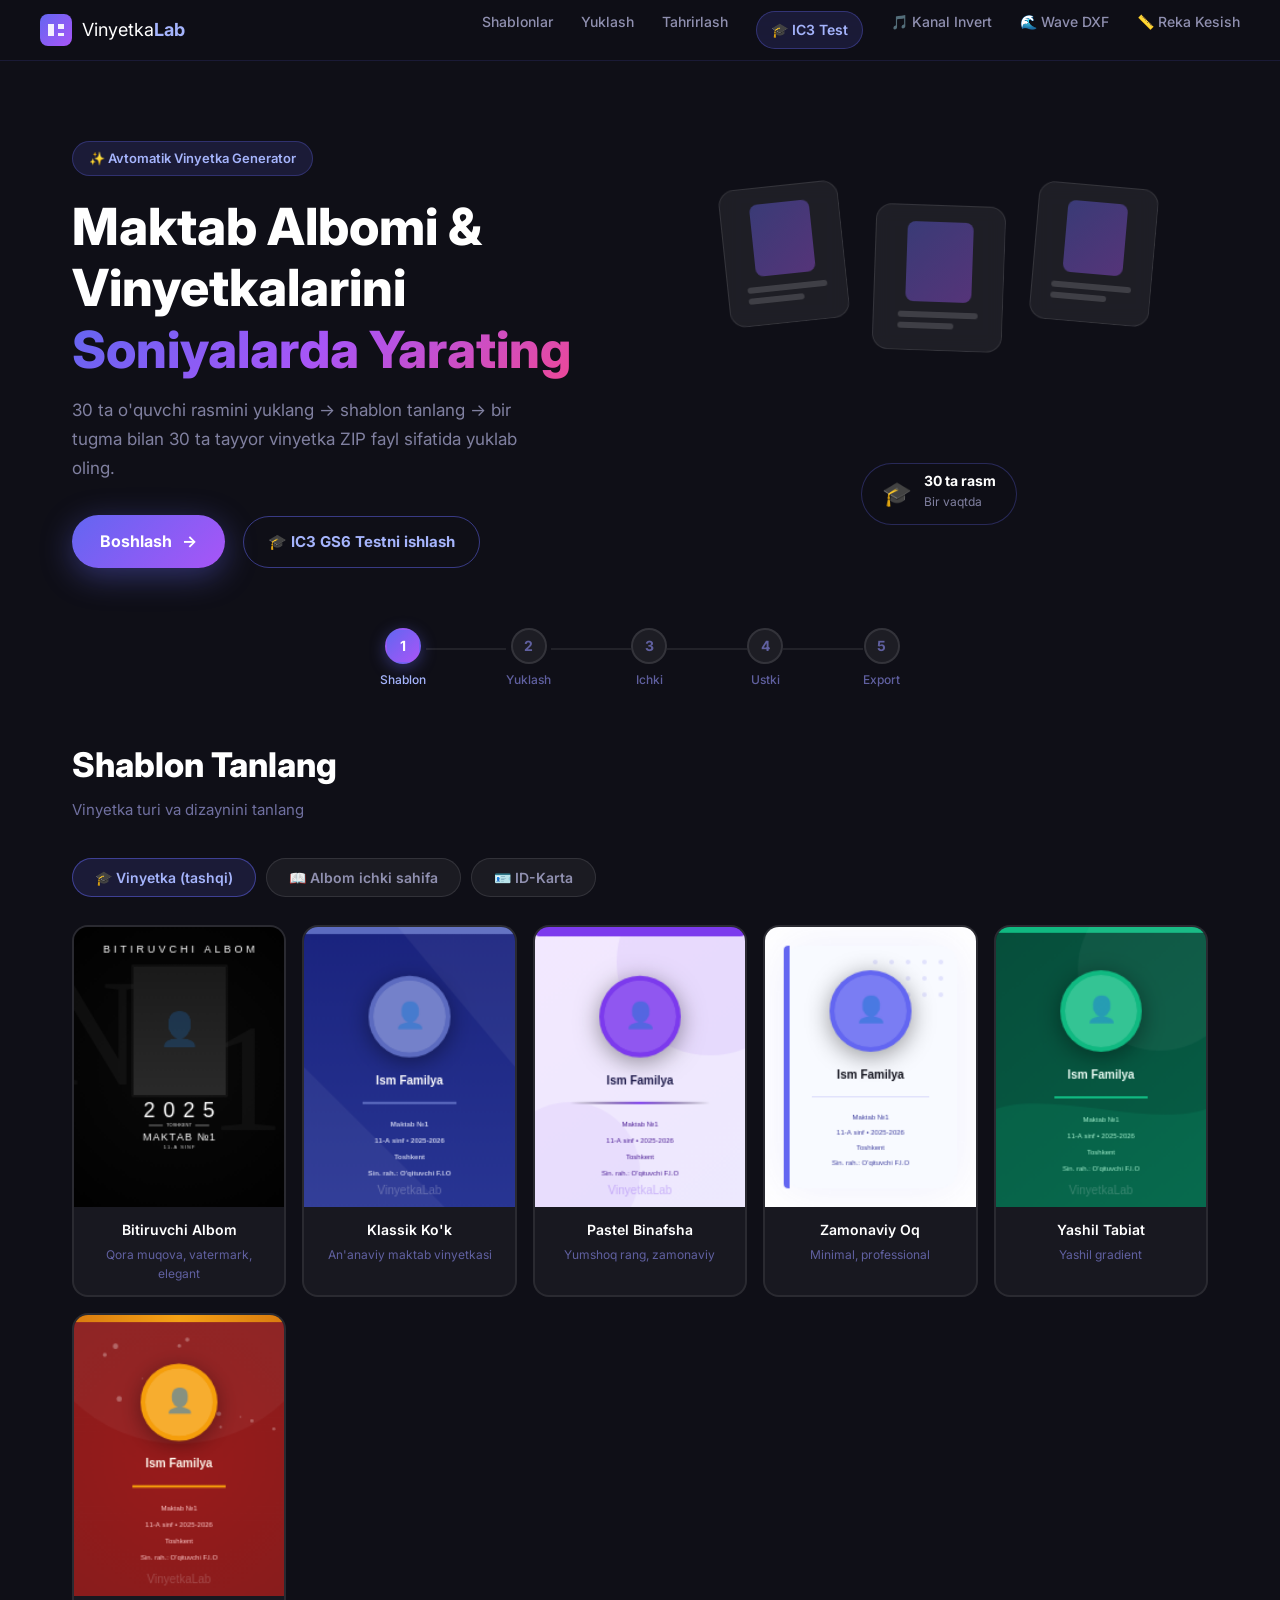
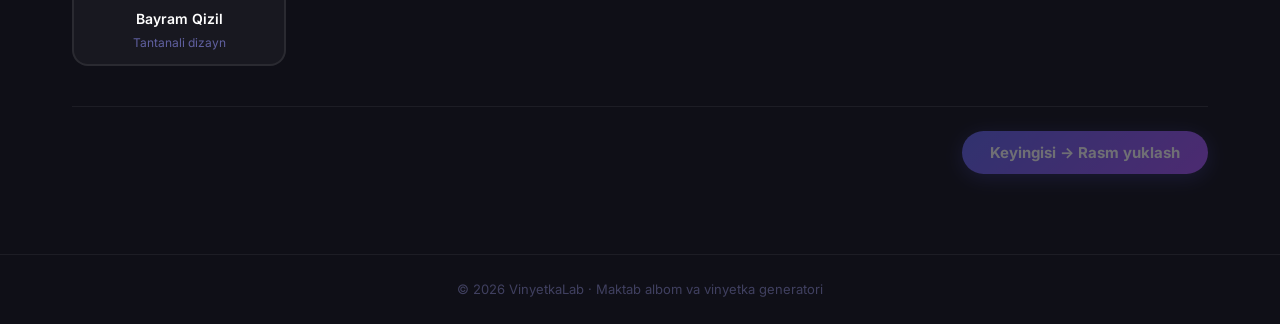
==== commit 7f8d7097: "Reka kesish kalkulyatorini qoshish + bosh sahifaga havola" ====
--- a/index.html
+++ b/index.html
@@ -28,6 +28,8 @@
       <a href="#step-editor" class="nav-link">Tahrirlash</a>
       <a href="ic3-test/index.html" class="nav-link nav-cta">🎓 IC3 Test</a>
       <a href="kanal-invert.html" class="nav-link" target="_blank" rel="noopener">🎵 Kanal Invert</a>
+      <a href="wave-dxf.html" class="nav-link" target="_blank" rel="noopener">🌊 Wave DXF</a>
+      <a href="reka-kesish/index.html" class="nav-link" target="_blank" rel="noopener">📏 Reka Kesish</a>
     </nav>
   </div>
 </header>
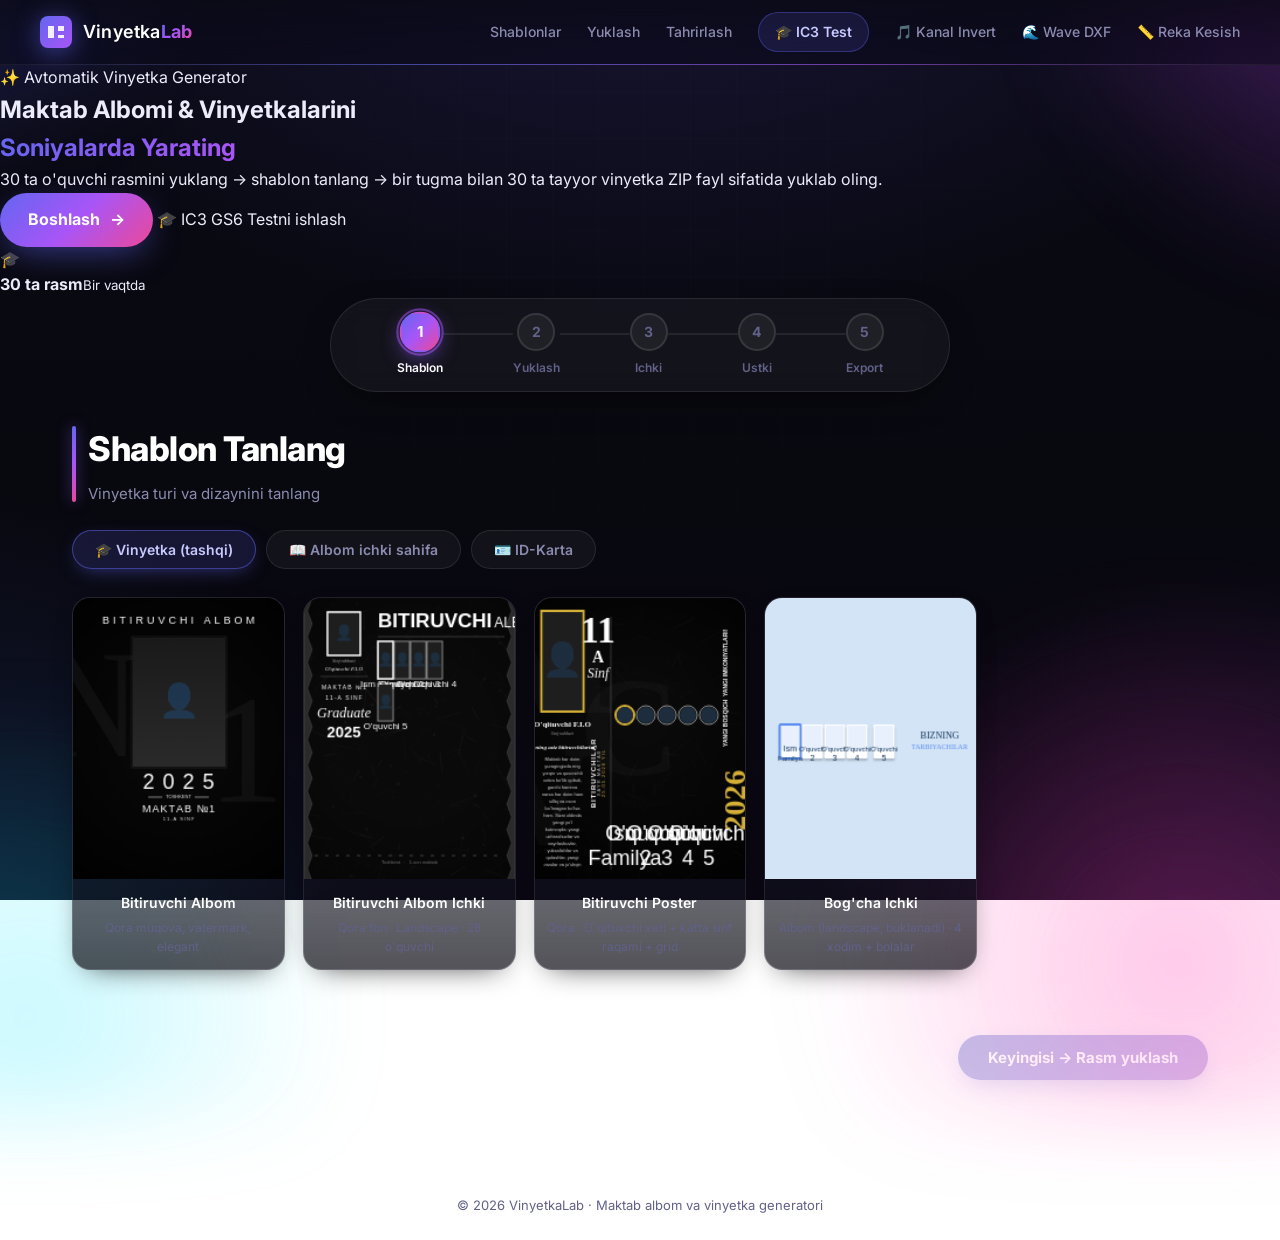
==== commit ca2bd3b4: "Bogcha shablon: xodimlar va guruh rasmlari upload qo'shildi + renderThumbs fix" ====
--- a/index.html
+++ b/index.html
@@ -167,6 +167,33 @@
           <p class="upload-hint">📐 <strong>Split Ichki Sahifa</strong>: har bir o'quvchi uchun alohida sahifa yaratiladi — o'quvchining o'zi <strong>chapdagi katta rasm</strong> bo'ladi va o'ng tarafdagi ro'yxatda <strong>birinchi o'rinda</strong> turadi. Dizayn sozlamalari keyingi <strong>Tahrirlash</strong> bosqichida jonli ko'rinadi.</p>
         </div>
 
+        <!-- BOG'CHA: Xodimlar rasmlari (4 ta) -->
+        <div id="bogchaUploadWrap" class="teacher-upload-wrap" style="display:none;margin-top:20px">
+          <h4 style="margin:0 0 8px;color:#fff;font-size:15px">👩‍🏫 Xodimlar (4 ta gacha)</h4>
+          <p class="upload-hint" style="margin:0 0 8px">Fayl nomi formatі: <strong>Familya Ism Lavozim</strong><br/><small>(Masalan: <code>Karimova Nodira Tarbiyachi.jpg</code>)</small></p>
+          <div class="teacher-drop-zone" id="staffDropZone" style="display:block;position:relative">
+            <div id="staffThumbs" style="display:flex;flex-wrap:wrap;gap:6px;min-height:40px"></div>
+            <div id="staffPlaceholder" style="text-align:center;padding:20px;position:absolute;inset:0;pointer-events:none">
+              <span style="font-size:32px">👥</span>
+              <p style="margin:8px 0 4px;color:#fff">Xodimlar rasmlarini yuklang</p>
+              <small style="color:#8b8bb0">Bosing yoki tashlang · JPG, PNG, WEBP</small>
+            </div>
+            <input type="file" id="staffFileInput" accept="image/*" multiple hidden/>
+          </div>
+
+          <h4 style="margin:20px 0 8px;color:#fff;font-size:15px">📸 Guruh rasmlari (4-10 ta)</h4>
+          <p class="upload-hint" style="margin:0 0 8px">Kollaj uchun guruh rasmlari (muqovada ko'rinadi)</p>
+          <div class="teacher-drop-zone" id="groupDropZone" style="display:block;position:relative">
+            <div id="groupThumbs" style="display:flex;flex-wrap:wrap;gap:6px;min-height:40px"></div>
+            <div id="groupPlaceholder" style="text-align:center;padding:20px;position:absolute;inset:0;pointer-events:none">
+              <span style="font-size:32px">🖼️</span>
+              <p style="margin:8px 0 4px;color:#fff">Guruh rasmlari</p>
+              <small style="color:#8b8bb0">Bosing yoki tashlang · JPG, PNG, WEBP</small>
+            </div>
+            <input type="file" id="groupFileInput" accept="image/*" multiple hidden/>
+          </div>
+        </div>
+
         <div class="drop-zone" id="dropZone">
           <div class="drop-icon">📁</div>
           <p>Rasmlarni bu yerga tashlang yoki bosing</p>
--- a/style.css
+++ b/style.css
@@ -1,240 +1,389 @@
+/* ===== DESIGN TOKENS ===== */
+:root{
+  --bg:#08080f;
+  --bg2:#0d0d18;
+  --ink:#ececfa;
+  --muted:#8b8bb0;
+  --muted2:#61618a;
+  --i1:#6366f1;   /* indigo */
+  --i2:#a855f7;   /* purple */
+  --i3:#ec4899;   /* pink   */
+  --cyan:#22d3ee;
+  --grad:linear-gradient(135deg,#6366f1 0%,#a855f7 50%,#ec4899 100%);
+  --grad-soft:linear-gradient(135deg,rgba(99,102,241,.9),rgba(168,85,247,.9));
+  --glass:rgba(255,255,255,.045);
+  --glass-brd:rgba(255,255,255,.09);
+  --glow:0 0 0 1px rgba(255,255,255,.04),0 10px 30px -12px rgba(99,102,241,.45);
+  --ease:cubic-bezier(.22,1,.36,1);
+  --ease-back:cubic-bezier(.34,1.56,.64,1);
+}
+
 /* ===== RESET ===== */
 *,*::before,*::after{box-sizing:border-box;margin:0;padding:0}
 html{scroll-behavior:smooth;font-size:16px}
-body{font-family:'Inter',sans-serif;background:#0f0f17;color:#e2e2f0;line-height:1.6;overflow-x:hidden}
+body{font-family:'Inter',sans-serif;color:var(--ink);line-height:1.6;overflow-x:hidden;position:relative;min-height:100vh;
+  background:
+    radial-gradient(1200px 760px at 50% -12%, #1a1636 0%, transparent 58%),
+    radial-gradient(900px 700px at 102% 104%, #1e1230 0%, transparent 55%),
+    radial-gradient(760px 680px at -4% 96%, #10182e 0%, transparent 55%),
+    linear-gradient(180deg,#0a0a15 0%,#08080f 55%,#0a0713 100%);
+  background-attachment:fixed}
 a{text-decoration:none;color:inherit}
 ul{list-style:none}
 img{max-width:100%;display:block}
 input,select,textarea,button{font-family:inherit}
+::selection{background:rgba(168,85,247,.35);color:#fff}
+
+/* ===== ANIMATED AURORA (base color wash) ===== */
+body::before{
+  content:'';position:fixed;inset:-25%;z-index:-4;pointer-events:none;
+  background:
+    radial-gradient(40vw 40vw at 12% 8%, rgba(99,102,241,.42), transparent 60%),
+    radial-gradient(44vw 44vw at 88% 12%, rgba(168,85,247,.36), transparent 62%),
+    radial-gradient(48vw 48vw at 78% 88%, rgba(236,72,153,.28), transparent 60%),
+    radial-gradient(42vw 42vw at 18% 92%, rgba(34,211,238,.22), transparent 60%);
+  filter:blur(40px) saturate(150%);
+  animation:aurora 22s ease-in-out infinite alternate;
+}
+@keyframes aurora{
+  0%{transform:translate3d(0,0,0) scale(1) rotate(0deg)}
+  50%{transform:translate3d(-3%,2%,0) scale(1.1) rotate(2deg)}
+  100%{transform:translate3d(3%,-2%,0) scale(1.05) rotate(-2deg)}
+}
+
+/* ===== FLOATING GLOW ORBS (doimo harakatda) ===== */
+.bg-fx{position:fixed;inset:0;z-index:-3;pointer-events:none;overflow:hidden}
+.bg-fx i{position:absolute;display:block;border-radius:50%;filter:blur(72px);opacity:.42;mix-blend-mode:screen;will-change:transform}
+.bg-fx i:nth-child(1){width:34vw;height:34vw;background:radial-gradient(circle,#6366f1,transparent 70%);top:-6%;left:-4%;animation:orbA 15s ease-in-out infinite}
+.bg-fx i:nth-child(2){width:28vw;height:28vw;background:radial-gradient(circle,#a855f7,transparent 70%);top:4%;right:-6%;animation:orbB 18s ease-in-out infinite}
+.bg-fx i:nth-child(3){width:32vw;height:32vw;background:radial-gradient(circle,#ec4899,transparent 70%);bottom:-10%;right:10%;animation:orbC 20s ease-in-out infinite}
+.bg-fx i:nth-child(4){width:24vw;height:24vw;background:radial-gradient(circle,#22d3ee,transparent 70%);bottom:-4%;left:6%;animation:orbD 17s ease-in-out infinite}
+@keyframes orbA{0%{transform:translate(0,0) scale(1)}33%{transform:translate(32vw,24vh) scale(1.28)}66%{transform:translate(14vw,42vh) scale(1.08)}100%{transform:translate(0,0) scale(1)}}
+@keyframes orbB{0%{transform:translate(0,0) scale(1)}33%{transform:translate(-30vw,28vh) scale(1.32)}66%{transform:translate(-44vw,8vh) scale(1.1)}100%{transform:translate(0,0) scale(1)}}
+@keyframes orbC{0%{transform:translate(0,0) scale(1)}33%{transform:translate(-26vw,-30vh) scale(1.2)}66%{transform:translate(8vw,-42vh) scale(1.3)}100%{transform:translate(0,0) scale(1)}}
+@keyframes orbD{0%{transform:translate(0,0) scale(1)}33%{transform:translate(30vw,-24vh) scale(1.26)}66%{transform:translate(44vw,-6vh) scale(1.1)}100%{transform:translate(0,0) scale(1)}}
+
+/* ===== SUZUVCHI YULDUZLAR (parallaks) ===== */
+.bg-fx::before,.bg-fx::after{content:'';position:absolute;inset:-60%;background-repeat:repeat;will-change:transform}
+.bg-fx::before{
+  background-image:
+    radial-gradient(1.6px 1.6px at 40px 60px,rgba(255,255,255,.7),transparent),
+    radial-gradient(1.4px 1.4px at 130px 170px,rgba(199,201,255,.6),transparent),
+    radial-gradient(1.2px 1.2px at 230px 50px,rgba(255,255,255,.5),transparent),
+    radial-gradient(1.6px 1.6px at 310px 230px,rgba(233,184,255,.6),transparent);
+  background-size:330px 330px;
+  animation:starDrift 42s linear infinite;
+}
+.bg-fx::after{
+  background-image:
+    radial-gradient(2px 2px at 90px 120px,rgba(255,255,255,.55),transparent),
+    radial-gradient(2px 2px at 280px 320px,rgba(168,196,255,.5),transparent);
+  background-size:440px 440px;opacity:.7;
+  animation:starDrift 68s linear infinite reverse;
+}
+@keyframes starDrift{0%{transform:translate(0,0)}100%{transform:translate(14%,12%)}}
+
+/* ===== SURILUVCHI GRID ===== */
+body::after{
+  content:'';position:fixed;inset:0;z-index:-2;pointer-events:none;opacity:.6;
+  background-image:
+    linear-gradient(rgba(255,255,255,.022) 1px,transparent 1px),
+    linear-gradient(90deg,rgba(255,255,255,.022) 1px,transparent 1px);
+  background-size:46px 46px;
+  mask-image:radial-gradient(circle at 50% 20%,#000,transparent 88%);
+  -webkit-mask-image:radial-gradient(circle at 50% 20%,#000,transparent 88%);
+  animation:gridPan 24s linear infinite;
+}
+@keyframes gridPan{0%{background-position:0 0}100%{background-position:46px 46px}}
 
 /* ===== SCROLLBAR ===== */
-::-webkit-scrollbar{width:6px}
-::-webkit-scrollbar-track{background:#1a1a2e}
-::-webkit-scrollbar-thumb{background:#6366f1;border-radius:3px}
+::-webkit-scrollbar{width:10px;height:10px}
+::-webkit-scrollbar-track{background:transparent}
+::-webkit-scrollbar-thumb{background:linear-gradient(180deg,var(--i1),var(--i2));border-radius:20px;border:2px solid var(--bg)}
+::-webkit-scrollbar-thumb:hover{background:linear-gradient(180deg,var(--i2),var(--i3))}
 
 /* ===== HEADER ===== */
-.header{position:sticky;top:0;z-index:100;background:rgba(15,15,23,0.85);backdrop-filter:blur(20px);border-bottom:1px solid rgba(99,102,241,0.15);padding:0 32px}
-.header-inner{max-width:1200px;margin:0 auto;height:60px;display:flex;align-items:center;justify-content:space-between}
-.logo{display:flex;align-items:center;gap:10px;font-size:18px;color:#fff}
-.logo strong{color:#a5b4fc}
-.header-nav{display:flex;gap:28px}
-.nav-link{font-size:14px;color:#9090b0;font-weight:500;transition:color .2s}
-.nav-link:hover{color:#a5b4fc}
-.nav-cta{background:rgba(99,102,241,0.15);border:1px solid rgba(99,102,241,0.35);color:#a5b4fc !important;padding:7px 14px;border-radius:50px;font-weight:600}
-.nav-cta:hover{background:rgba(99,102,241,0.28);color:#fff !important}
-
-/* ===== HERO ===== */
-.hero{max-width:1200px;margin:0 auto;padding:80px 32px 60px;display:grid;grid-template-columns:1fr 1fr;gap:60px;align-items:center}
-.hero-badge{display:inline-block;background:rgba(99,102,241,0.15);border:1px solid rgba(99,102,241,0.3);color:#a5b4fc;padding:6px 16px;border-radius:50px;font-size:13px;font-weight:600;margin-bottom:20px}
-.hero h1{font-size:clamp(28px,4vw,52px);font-weight:800;color:#fff;line-height:1.2;margin-bottom:16px}
-.grad{background:linear-gradient(135deg,#6366f1,#a855f7,#ec4899);-webkit-background-clip:text;-webkit-text-fill-color:transparent;background-clip:text}
-.hero p{color:#8080a0;font-size:17px;margin-bottom:32px;max-width:480px;line-height:1.7}
-.btn-hero{display:inline-flex;align-items:center;gap:10px;background:linear-gradient(135deg,#6366f1,#a855f7);color:#fff;padding:14px 28px;border-radius:50px;font-size:16px;font-weight:700;box-shadow:0 8px 32px rgba(99,102,241,0.4);transition:all .3s}
-.btn-hero:hover{transform:translateY(-2px);box-shadow:0 12px 40px rgba(99,102,241,0.55)}
-.btn-hero span{transition:transform .2s}
+.header{position:sticky;top:0;z-index:100;background:linear-gradient(180deg,rgba(10,10,20,.82),rgba(10,10,20,.55));backdrop-filter:blur(22px) saturate(160%);-webkit-backdrop-filter:blur(22px) saturate(160%);border-bottom:1px solid rgba(255,255,255,.06);padding:0 32px}
+.header::after{content:'';position:absolute;left:0;right:0;bottom:-1px;height:1px;background:linear-gradient(90deg,transparent,rgba(99,102,241,.6),rgba(168,85,247,.6),transparent)}
+.header-inner{max-width:1200px;margin:0 auto;height:64px;display:flex;align-items:center;justify-content:space-between}
+.logo{display:flex;align-items:center;gap:11px;font-size:18px;color:#fff;font-weight:600;letter-spacing:.2px}
+.logo svg{filter:drop-shadow(0 4px 12px rgba(99,102,241,.55));transition:transform .5s var(--ease-back)}
+.logo:hover svg{transform:rotate(-8deg) scale(1.08)}
+.logo strong{background:var(--grad);-webkit-background-clip:text;background-clip:text;-webkit-text-fill-color:transparent}
+.header-nav{display:flex;gap:26px;align-items:center}
+.nav-link{position:relative;font-size:14px;color:var(--muted);font-weight:500;transition:color .25s var(--ease)}
+.nav-link:not(.nav-cta)::after{content:'';position:absolute;left:0;bottom:-6px;width:0;height:2px;border-radius:2px;background:var(--grad);transition:width .3s var(--ease)}
+.nav-link:not(.nav-cta):hover{color:#fff}
+.nav-link:not(.nav-cta):hover::after{width:100%}
+.nav-cta{background:rgba(99,102,241,.14);border:1px solid rgba(99,102,241,.35);color:#c7c9ff !important;padding:8px 16px;border-radius:50px;font-weight:600;transition:all .3s var(--ease)}
+.nav-cta:hover{background:rgba(99,102,241,.3);color:#fff !important;box-shadow:0 6px 22px -6px rgba(99,102,241,.7);transform:translateY(-1px)}
+
+/* ===== HERO (legacy, mostly unused) ===== */
+.grad{background:var(--grad);background-size:200% auto;-webkit-background-clip:text;-webkit-text-fill-color:transparent;background-clip:text;animation:gradmove 6s linear infinite}
+@keyframes gradmove{to{background-position:200% center}}
+.btn-hero{display:inline-flex;align-items:center;gap:10px;background:var(--grad);color:#fff;padding:14px 28px;border-radius:50px;font-size:16px;font-weight:700;box-shadow:0 10px 34px -8px rgba(99,102,241,.6);transition:all .3s var(--ease)}
+.btn-hero:hover{transform:translateY(-2px)}
+.btn-hero span{transition:transform .25s var(--ease)}
 .btn-hero:hover span{transform:translateX(4px)}
-.btn-hero-alt{display:inline-flex;align-items:center;gap:8px;margin-left:14px;background:transparent;border:1.5px solid rgba(99,102,241,0.5);color:#a5b4fc;padding:13px 24px;border-radius:50px;font-size:15px;font-weight:700;transition:all .3s}
-.btn-hero-alt:hover{background:rgba(99,102,241,0.15);border-color:#a855f7;color:#fff;transform:translateY(-2px)}
-@media(max-width:560px){.btn-hero-alt{margin-left:0;margin-top:14px}}
-
-/* hero visual */
-.hero-visual{position:relative;height:340px}
-.hero-card{position:absolute;background:rgba(255,255,255,0.06);backdrop-filter:blur(10px);border:1px solid rgba(255,255,255,0.1);border-radius:16px;padding:16px;display:flex;flex-direction:column;align-items:center;gap:10px;width:120px}
-.hero-card .hc-photo{width:60px;height:72px;border-radius:8px;background:linear-gradient(135deg,rgba(99,102,241,0.4),rgba(168,85,247,0.4))}
-.hero-card .hc-lines div{height:6px;background:rgba(255,255,255,0.15);border-radius:3px;margin-bottom:5px}
-.hero-card .hc-lines div:first-child{width:80px}
-.hero-card .hc-lines div:last-child{width:56px}
-.card-1{top:0;left:10%;transform:rotate(-6deg)}
-.card-2{top:20px;left:50%;transform:translateX(-50%) rotate(2deg);z-index:2;width:130px}
-.card-2 .hc-photo{width:66px;height:80px}
-.card-3{top:0;right:10%;transform:rotate(5deg)}
-.hero-badge-float{position:absolute;bottom:0;left:50%;transform:translateX(-50%);background:rgba(15,15,23,0.9);border:1px solid rgba(99,102,241,0.3);border-radius:50px;padding:10px 20px;display:flex;align-items:center;gap:12px;white-space:nowrap}
-.hbf-icon{font-size:24px}
-.hero-badge-float strong{display:block;color:#fff;font-size:14px;line-height:1}
-.hero-badge-float small{color:#8080a0;font-size:12px}
+
+/* ===== INTRO ===== */
+.intro-mini{max-width:900px;margin:26px auto 20px;padding:0 32px;text-align:center;animation:riseIn .7s var(--ease) both}
+.intro-mini h1{font-size:clamp(21px,2.6vw,32px);font-weight:800;line-height:1.2;letter-spacing:-.4px;background:linear-gradient(135deg,#fff 20%,#c7c9ff 55%,#e9b8ff 90%);-webkit-background-clip:text;background-clip:text;-webkit-text-fill-color:transparent}
+.intro-mini p{color:var(--muted);font-size:14.5px;margin-top:8px}
+@keyframes riseIn{from{opacity:0;transform:translateY(16px)}to{opacity:1;transform:none}}
 
 /* ===== STEPS BAR ===== */
-.steps-bar{max-width:600px;margin:0 auto 48px;padding:0 32px;display:flex;align-items:center;justify-content:center;gap:0}
-.step{display:flex;flex-direction:column;align-items:center;gap:6px;cursor:pointer}
-.step-num{width:36px;height:36px;border-radius:50%;background:rgba(255,255,255,0.06);border:2px solid rgba(255,255,255,0.1);color:#6060a0;font-size:14px;font-weight:700;display:flex;align-items:center;justify-content:center;transition:all .3s}
-.step-label{font-size:12px;color:#6060a0;font-weight:500;transition:color .3s}
-.step.active .step-num{background:linear-gradient(135deg,#6366f1,#a855f7);border-color:transparent;color:#fff;box-shadow:0 4px 16px rgba(99,102,241,0.4)}
-.step.active .step-label{color:#a5b4fc}
-.step.done .step-num{background:#22c55e;border-color:transparent;color:#fff}
+.steps-bar{max-width:620px;margin:0 auto 30px;padding:14px 26px;display:flex;align-items:center;justify-content:center;gap:0;background:var(--glass);border:1px solid var(--glass-brd);border-radius:60px;backdrop-filter:blur(12px);-webkit-backdrop-filter:blur(12px);box-shadow:0 12px 40px -18px rgba(0,0,0,.8);animation:riseIn .8s var(--ease) both}
+.step{display:flex;flex-direction:column;align-items:center;gap:7px;cursor:pointer}
+.step-num{position:relative;width:38px;height:38px;border-radius:50%;background:rgba(255,255,255,.05);border:2px solid rgba(255,255,255,.1);color:var(--muted2);font-size:14px;font-weight:700;display:flex;align-items:center;justify-content:center;transition:all .4s var(--ease-back)}
+.step-label{font-size:12px;color:var(--muted2);font-weight:600;transition:color .3s}
+.step:hover .step-num{border-color:rgba(99,102,241,.5);color:#c7c9ff;transform:translateY(-2px)}
+.step.active .step-num{background:var(--grad);border-color:transparent;color:#fff;box-shadow:0 6px 20px -4px rgba(139,92,246,.8);transform:scale(1.08)}
+.step.active .step-num::after{content:'';position:absolute;inset:-5px;border-radius:50%;border:2px solid rgba(168,85,247,.5);animation:ripple 1.8s var(--ease) infinite}
+@keyframes ripple{0%{transform:scale(.9);opacity:.9}100%{transform:scale(1.5);opacity:0}}
+.step.active .step-label{color:#fff}
+.step.done .step-num{background:linear-gradient(135deg,#059669,#22c55e);border-color:transparent;color:#fff;box-shadow:0 4px 16px -4px rgba(34,197,94,.7)}
 .step.done .step-label{color:#86efac}
-.step-line{flex:1;height:2px;background:rgba(255,255,255,0.08);min-width:40px;max-width:80px;position:relative;top:-10px}
+.step-line{flex:1;height:2px;background:rgba(255,255,255,.08);min-width:34px;max-width:70px;position:relative;top:-11px;overflow:hidden;border-radius:2px}
+.step-line::after{content:'';position:absolute;inset:0;width:0;background:var(--grad);transition:width .5s var(--ease)}
+.step-line.filled::after{width:100%}
 
 /* ===== MAIN ===== */
-.main{max-width:1200px;margin:0 auto;padding:0 32px 80px}
+.main{max-width:1200px;margin:0 auto;padding:0 32px 90px}
+/* Butun kontent fon qatlamlaridan (orb/yulduz/grid) DOIM yuqorida turadi (header o'z z-index:100 bilan qoladi) */
+.intro-mini,.steps-bar,.main,.footer{position:relative;z-index:1}
 
 /* ===== SECTION ===== */
-.section{display:none;animation:fadeIn .4s ease}
+.section{display:none;animation:sectionIn .55s var(--ease) both}
 .section.active-section{display:block}
-@keyframes fadeIn{from{opacity:0;transform:translateY(12px)}to{opacity:1;transform:translateY(0)}}
-
-.section-header{margin-bottom:36px}
-.section-header h2{font-size:clamp(22px,3vw,34px);font-weight:800;color:#fff;margin-bottom:6px}
-.section-header p{color:#7070a0;font-size:15px}
-
-.section-footer{display:flex;justify-content:flex-end;gap:12px;margin-top:40px;padding-top:24px;border-top:1px solid rgba(255,255,255,0.06)}
+@keyframes sectionIn{from{opacity:0;transform:translateY(18px) scale(.995);filter:blur(6px)}to{opacity:1;transform:none;filter:blur(0)}}
+
+.section-header{margin-bottom:24px;position:relative;padding-left:16px}
+.section-header::before{content:'';position:absolute;left:0;top:4px;bottom:4px;width:4px;border-radius:4px;background:var(--grad);box-shadow:0 0 14px rgba(139,92,246,.6)}
+.section-header h2{font-size:clamp(22px,3vw,34px);font-weight:800;color:#fff;margin-bottom:6px;letter-spacing:-.5px}
+.section-header p{color:var(--muted);font-size:15px}
+
+.section-footer{display:flex;justify-content:flex-end;gap:12px;margin-top:40px;padding-top:24px;border-top:1px solid rgba(255,255,255,.06)}
 .section-footer .btn-prev{margin-right:auto}
 
 /* ===== BUTTONS ===== */
-.btn-next{background:linear-gradient(135deg,#6366f1,#a855f7);color:#fff;border:none;padding:12px 28px;border-radius:50px;font-size:15px;font-weight:700;cursor:pointer;transition:all .3s;box-shadow:0 4px 20px rgba(99,102,241,0.35)}
-.btn-next:hover:not(:disabled){transform:translateY(-2px);box-shadow:0 8px 28px rgba(99,102,241,0.5)}
-.btn-next:disabled{opacity:.4;cursor:not-allowed}
-.btn-prev{background:rgba(255,255,255,0.06);color:#aaa;border:1px solid rgba(255,255,255,0.1);padding:12px 24px;border-radius:50px;font-size:15px;font-weight:600;cursor:pointer;transition:all .3s}
-.btn-prev:hover{background:rgba(255,255,255,0.1);color:#fff}
-.btn-generate{background:linear-gradient(135deg,#059669,#10b981)!important;box-shadow:0 4px 20px rgba(16,185,129,0.35)!important}
-.btn-generate:hover:not(:disabled){box-shadow:0 8px 28px rgba(16,185,129,0.5)!important}
+.btn-next,.btn-download,.btn-hero{position:relative;overflow:hidden}
+.btn-next{background:var(--grad);background-size:180% auto;color:#fff;border:none;padding:13px 30px;border-radius:50px;font-size:15px;font-weight:700;cursor:pointer;transition:all .35s var(--ease);box-shadow:0 8px 26px -8px rgba(99,102,241,.65)}
+.btn-next:hover:not(:disabled){transform:translateY(-2px);background-position:100% center;box-shadow:0 14px 38px -8px rgba(139,92,246,.8)}
+.btn-next:active:not(:disabled){transform:translateY(0) scale(.98)}
+.btn-next:disabled{opacity:.38;cursor:not-allowed;filter:grayscale(.3)}
+.btn-next::before,.btn-download::before,.btn-hero::before{content:'';position:absolute;top:0;left:-130%;width:55%;height:100%;background:linear-gradient(120deg,transparent,rgba(255,255,255,.4),transparent);transform:skewX(-22deg);transition:left .7s var(--ease)}
+.btn-next:hover::before,.btn-download:hover::before,.btn-hero:hover::before{left:150%}
+.btn-prev{background:rgba(255,255,255,.05);color:var(--muted);border:1px solid rgba(255,255,255,.12);padding:12px 24px;border-radius:50px;font-size:15px;font-weight:600;cursor:pointer;transition:all .3s var(--ease);backdrop-filter:blur(8px)}
+.btn-prev:hover{background:rgba(255,255,255,.1);color:#fff;border-color:rgba(255,255,255,.2);transform:translateY(-1px)}
+.btn-generate{background:linear-gradient(135deg,#059669,#10b981,#34d399)!important;background-size:180% auto!important;box-shadow:0 8px 26px -8px rgba(16,185,129,.6)!important}
+.btn-generate:hover:not(:disabled){box-shadow:0 14px 38px -8px rgba(16,185,129,.8)!important}
 
 /* ===== TEMPLATE TABS ===== */
 .template-type-tabs{display:flex;gap:10px;margin-bottom:28px;flex-wrap:wrap}
-.tab-btn{background:rgba(255,255,255,0.05);border:1px solid rgba(255,255,255,0.1);color:#9090b0;padding:10px 22px;border-radius:50px;font-size:14px;font-weight:600;cursor:pointer;transition:all .3s}
-.tab-btn:hover{border-color:rgba(99,102,241,0.4);color:#a5b4fc}
-.tab-btn.active{background:rgba(99,102,241,0.15);border-color:rgba(99,102,241,0.5);color:#a5b4fc}
+.tab-btn{background:var(--glass);border:1px solid var(--glass-brd);color:var(--muted);padding:10px 22px;border-radius:50px;font-size:14px;font-weight:600;cursor:pointer;transition:all .3s var(--ease)}
+.tab-btn:hover{border-color:rgba(99,102,241,.4);color:#c7c9ff;transform:translateY(-1px)}
+.tab-btn.active{background:rgba(99,102,241,.16);border-color:rgba(99,102,241,.5);color:#c7c9ff;box-shadow:0 6px 20px -8px rgba(99,102,241,.6)}
 
 /* ===== TEMPLATES GRID ===== */
-.templates-grid{display:grid;grid-template-columns:repeat(auto-fill,minmax(180px,1fr));gap:16px;margin-bottom:8px}
-.template-card{background:rgba(255,255,255,0.04);border:2px solid rgba(255,255,255,0.08);border-radius:16px;overflow:hidden;cursor:pointer;transition:all .3s;position:relative}
-.template-card:hover{border-color:rgba(99,102,241,0.4);transform:translateY(-3px)}
-.template-card.selected{border-color:#6366f1;box-shadow:0 0 0 3px rgba(99,102,241,0.2)}
-.template-card .tpl-preview{width:100%;aspect-ratio:3/4;display:flex;align-items:center;justify-content:center;font-size:48px;position:relative;overflow:hidden}
-.template-card .tpl-label{padding:12px;text-align:center}
+.templates-grid{display:grid;grid-template-columns:repeat(auto-fill,minmax(190px,1fr));gap:18px;margin-bottom:8px}
+.template-card{position:relative;background:linear-gradient(180deg,rgba(22,22,38,.7),rgba(15,15,28,.6));border:1px solid var(--glass-brd);border-radius:18px;overflow:hidden;cursor:pointer;transition:transform .4s var(--ease),box-shadow .4s var(--ease),border-color .3s;box-shadow:0 10px 30px -16px rgba(0,0,0,.9);animation:cardIn .5s var(--ease) both}
+@keyframes cardIn{from{opacity:0;transform:translateY(20px)}to{opacity:1;transform:none}}
+.template-card:nth-child(2){animation-delay:.06s}
+.template-card:nth-child(3){animation-delay:.12s}
+.template-card:nth-child(4){animation-delay:.18s}
+.template-card::before{content:'';position:absolute;top:0;left:-140%;width:60%;height:100%;background:linear-gradient(120deg,transparent,rgba(255,255,255,.14),transparent);transform:skewX(-22deg);transition:left .8s var(--ease);z-index:3;pointer-events:none}
+.template-card:hover::before{left:160%}
+.template-card:hover{transform:translateY(-8px) scale(1.02);border-color:rgba(139,92,246,.5);box-shadow:0 24px 50px -20px rgba(99,102,241,.6),0 0 0 1px rgba(139,92,246,.25)}
+.template-card.selected{border-color:transparent}
+.template-card.selected::after{content:'';position:absolute;inset:0;border-radius:18px;padding:2px;background:var(--grad);background-size:200% 200%;-webkit-mask:linear-gradient(#000 0 0) content-box,linear-gradient(#000 0 0);-webkit-mask-composite:xor;mask-composite:exclude;pointer-events:none;animation:ring 3s linear infinite}
+@keyframes ring{to{background-position:200% 200%}}
+.template-card .tpl-preview{width:100%;aspect-ratio:3/4;display:flex;align-items:center;justify-content:center;font-size:48px;position:relative;overflow:hidden;background:linear-gradient(160deg,rgba(255,255,255,.03),rgba(0,0,0,.15))}
+.template-card .tpl-label{padding:13px 12px;text-align:center;background:linear-gradient(180deg,transparent,rgba(0,0,0,.25))}
 .template-card .tpl-label h4{font-size:14px;color:#fff;font-weight:600;margin-bottom:3px}
-.template-card .tpl-label p{font-size:12px;color:#6060a0}
-.template-card .selected-badge{position:absolute;top:8px;right:8px;background:#6366f1;color:#fff;width:24px;height:24px;border-radius:50%;display:none;align-items:center;justify-content:center;font-size:12px}
+.template-card .tpl-label p{font-size:12px;color:var(--muted2)}
+.template-card .selected-badge{position:absolute;top:10px;right:10px;background:var(--grad);color:#fff;width:26px;height:26px;border-radius:50%;display:none;align-items:center;justify-content:center;font-size:13px;z-index:4;box-shadow:0 4px 14px rgba(139,92,246,.7);animation:pop .35s var(--ease-back)}
+@keyframes pop{from{transform:scale(0)}to{transform:scale(1)}}
 .template-card.selected .selected-badge{display:flex}
+
+/* ===== GLASS CARD BASE (blursiz — performans uchun; aurora past-alfa fondan ko'rinadi) ===== */
+.upload-card,.ec-card,.progress-card,.canvas-container,.thumb-item{
+  position:relative;background:linear-gradient(180deg,rgba(22,22,38,.72),rgba(15,15,28,.62));border:1px solid var(--glass-brd);
+}
+.upload-card::before,.ec-card::before{content:'';position:absolute;top:0;left:14px;right:14px;height:1px;background:linear-gradient(90deg,transparent,rgba(255,255,255,.18),transparent)}
 
 /* ===== UPLOAD ===== */
 .upload-layout{display:grid;grid-template-columns:1fr 1fr;gap:24px}
-.upload-card{background:rgba(255,255,255,0.04);border:1px solid rgba(255,255,255,0.08);border-radius:20px;padding:28px}
-.upload-card h3{font-size:16px;font-weight:700;color:#fff;margin-bottom:20px}
+.upload-card{border-radius:22px;padding:28px;box-shadow:0 16px 44px -24px rgba(0,0,0,.9)}
+.upload-card h3{font-size:16px;font-weight:700;color:#fff;margin-bottom:20px;display:flex;align-items:center;gap:8px}
 
 .form-grid{display:grid;grid-template-columns:1fr 1fr;gap:14px}
 .form-group{display:flex;flex-direction:column;gap:6px}
 .form-group.full{grid-column:1/-1}
-.form-group label{font-size:12px;font-weight:600;color:#8080a0;text-transform:uppercase;letter-spacing:.5px}
-.form-group input,.form-group select{background:rgba(255,255,255,0.06);border:1px solid rgba(255,255,255,0.1);border-radius:10px;padding:10px 14px;color:#e2e2f0;font-size:14px;transition:border-color .2s}
-.form-group input:focus,.form-group select:focus{outline:none;border-color:#6366f1;background:rgba(99,102,241,0.08)}
-.form-group input::placeholder{color:#404060}
-
-.upload-hint{font-size:13px;color:#7070a0;margin-bottom:16px;line-height:1.6}
-.upload-hint code{background:rgba(255,255,255,0.08);padding:2px 8px;border-radius:6px;color:#a5b4fc;font-family:monospace}
-
-/* ===== SINF RAHBARI UPLOAD ===== */
+.form-group label{font-size:11px;font-weight:700;color:var(--muted);text-transform:uppercase;letter-spacing:.6px}
+.form-group input,.form-group select{background:rgba(255,255,255,.05);border:1px solid rgba(255,255,255,.1);border-radius:11px;padding:11px 14px;color:var(--ink);font-size:14px;transition:all .25s var(--ease)}
+.form-group input:focus,.form-group select:focus{outline:none;border-color:var(--i1);background:rgba(99,102,241,.09);box-shadow:0 0 0 4px rgba(99,102,241,.16)}
+.form-group input::placeholder{color:#3d3d5c}
+
+.upload-hint{font-size:13px;color:var(--muted);margin-bottom:16px;line-height:1.6}
+.upload-hint code{background:rgba(99,102,241,.14);padding:2px 8px;border-radius:6px;color:#c7c9ff;font-family:'JetBrains Mono',monospace}
+
+/* ===== TEACHER UPLOAD ===== */
 .teacher-upload-wrap{margin-bottom:18px}
-.teacher-drop-zone{
-  position:relative;border:2px dashed rgba(99,102,241,0.35);border-radius:14px;
-  padding:18px;text-align:center;cursor:pointer;transition:all .3s;
-  background:rgba(99,102,241,0.04);min-height:90px;
-  display:flex;align-items:center;justify-content:center;
-}
-.teacher-drop-zone:hover{border-color:#6366f1;background:rgba(99,102,241,0.1)}
+.teacher-drop-zone{position:relative;border:2px dashed rgba(99,102,241,.35);border-radius:16px;padding:18px;text-align:center;cursor:pointer;transition:all .3s var(--ease);background:rgba(99,102,241,.05);min-height:92px;display:flex;align-items:center;justify-content:center}
+.teacher-drop-zone:hover{border-color:var(--i1);background:rgba(99,102,241,.12);transform:translateY(-1px)}
 #teacherPlaceholder span{font-size:32px;display:block;margin-bottom:4px}
-#teacherPlaceholder p{color:#8080a0;font-size:13px;margin:0 0 2px}
-#teacherPlaceholder small{color:#5050a0;font-size:11px}
+#teacherPlaceholder p{color:var(--muted);font-size:13px;margin:0 0 2px}
+#teacherPlaceholder small{color:var(--muted2);font-size:11px}
 #teacherPreviewImg{display:flex;align-items:center;gap:12px;width:100%}
-#teacherThumb{width:64px;height:80px;border-radius:10px;object-fit:cover;border:2px solid rgba(99,102,241,0.4)}
-#teacherRemove{
-  margin-left:auto;background:rgba(248,113,113,0.15);border:1px solid rgba(248,113,113,0.25);
-  color:#fca5a5;width:28px;height:28px;border-radius:50%;font-size:13px;
-  cursor:pointer;transition:all .2s;display:flex;align-items:center;justify-content:center;
-}
-#teacherRemove:hover{background:rgba(248,113,113,0.3)}
-
-.drop-zone{border:2px dashed rgba(99,102,241,0.3);border-radius:14px;padding:32px 20px;text-align:center;cursor:pointer;transition:all .3s;background:rgba(99,102,241,0.04)}
-.drop-zone:hover,.drop-zone.dragging{border-color:#6366f1;background:rgba(99,102,241,0.1)}
-.drop-icon{font-size:40px;margin-bottom:10px}
-.drop-zone p{color:#8080a0;font-size:14px;margin-bottom:6px}
-.drop-zone small{color:#5050a0;font-size:12px}
+#teacherThumb{width:64px;height:80px;border-radius:10px;object-fit:cover;border:2px solid rgba(99,102,241,.4)}
+#teacherRemove{margin-left:auto;background:rgba(248,113,113,.15);border:1px solid rgba(248,113,113,.25);color:#fca5a5;width:28px;height:28px;border-radius:50%;font-size:13px;cursor:pointer;transition:all .2s;display:flex;align-items:center;justify-content:center}
+#teacherRemove:hover{background:rgba(248,113,113,.32);transform:rotate(90deg)}
+
+.drop-zone{position:relative;border:2px dashed rgba(99,102,241,.3);border-radius:16px;padding:34px 20px;text-align:center;cursor:pointer;transition:all .3s var(--ease);background:rgba(99,102,241,.05);overflow:hidden}
+.drop-zone::after{content:'';position:absolute;inset:0;background:radial-gradient(circle at var(--mx,50%) var(--my,50%),rgba(99,102,241,.16),transparent 55%);opacity:0;transition:opacity .3s}
+.drop-zone:hover,.drop-zone.dragging{border-color:var(--i1);background:rgba(99,102,241,.11)}
+.drop-zone:hover::after,.drop-zone.dragging::after{opacity:1}
+.drop-zone.dragging{transform:scale(1.01)}
+.drop-icon{font-size:42px;margin-bottom:10px;filter:drop-shadow(0 6px 16px rgba(99,102,241,.5))}
+.drop-zone p{color:var(--muted);font-size:14px;margin-bottom:6px;position:relative}
+.drop-zone small{color:var(--muted2);font-size:12px;position:relative}
 
 .students-list{margin-top:16px;max-height:240px;overflow-y:auto;display:flex;flex-direction:column;gap:6px}
-.student-row{display:flex;align-items:center;gap:10px;background:rgba(255,255,255,0.04);border-radius:10px;padding:8px 12px}
-.student-thumb{width:36px;height:44px;border-radius:6px;object-fit:cover;flex-shrink:0}
-.student-name-input{flex:1;background:transparent;border:none;color:#e2e2f0;font-size:13px;font-weight:500}
+.student-row{display:flex;align-items:center;gap:10px;background:rgba(255,255,255,.04);border:1px solid transparent;border-radius:12px;padding:8px 12px;transition:all .25s var(--ease)}
+.student-row:hover{background:rgba(99,102,241,.1);border-color:rgba(99,102,241,.25);transform:translateX(3px)}
+.student-thumb{width:38px;height:46px;border-radius:7px;object-fit:cover;flex-shrink:0}
+.student-name-input{flex:1;background:transparent;border:none;color:var(--ink);font-size:13px;font-weight:500}
 .student-name-input:focus{outline:none;color:#fff}
-.student-order{width:22px;height:22px;background:rgba(99,102,241,0.2);border-radius:50%;display:flex;align-items:center;justify-content:center;font-size:11px;color:#a5b4fc;font-weight:700;flex-shrink:0}
-.student-del{background:none;border:none;color:#505070;cursor:pointer;font-size:16px;transition:color .2s;padding:2px 4px}
-.student-del:hover{color:#f87171}
-
-.upload-stats{display:flex;align-items:center;justify-content:space-between;margin-top:14px;padding:10px 14px;background:rgba(34,197,94,0.1);border:1px solid rgba(34,197,94,0.2);border-radius:10px}
-.stat-pill{color:#86efac;font-size:14px;font-weight:600}
-.btn-clear{background:rgba(248,113,113,0.15);border:1px solid rgba(248,113,113,0.2);color:#fca5a5;padding:6px 14px;border-radius:20px;font-size:12px;font-weight:600;cursor:pointer;transition:all .2s}
-.btn-clear:hover{background:rgba(248,113,113,0.25)}
+.student-order{width:24px;height:24px;background:var(--grad);border-radius:50%;display:flex;align-items:center;justify-content:center;font-size:11px;color:#fff;font-weight:700;flex-shrink:0;box-shadow:0 3px 10px -3px rgba(139,92,246,.7)}
+.student-del{background:none;border:none;color:var(--muted2);cursor:pointer;font-size:16px;transition:all .2s;padding:2px 4px}
+.student-del:hover{color:#f87171;transform:scale(1.2)}
+
+.upload-stats{display:flex;align-items:center;justify-content:space-between;margin-top:14px;padding:11px 16px;background:rgba(34,197,94,.1);border:1px solid rgba(34,197,94,.25);border-radius:12px}
+.stat-pill{color:#86efac;font-size:14px;font-weight:700}
+.btn-clear{background:rgba(248,113,113,.15);border:1px solid rgba(248,113,113,.25);color:#fca5a5;padding:6px 14px;border-radius:20px;font-size:12px;font-weight:600;cursor:pointer;transition:all .2s}
+.btn-clear:hover{background:rgba(248,113,113,.28)}
 
 /* ===== EDITOR ===== */
-.editor-layout{display:grid;grid-template-columns:300px 1fr;gap:28px;align-items:start}
+.editor-layout{display:grid;grid-template-columns:310px 1fr;gap:28px;align-items:start}
 .editor-controls{display:flex;flex-direction:column;gap:14px}
-.ec-card{background:rgba(255,255,255,0.04);border:1px solid rgba(255,255,255,0.08);border-radius:16px;padding:20px}
-.ec-card h4{font-size:13px;font-weight:700;color:#a5b4fc;margin-bottom:14px;text-transform:uppercase;letter-spacing:.5px}
-.ctrl-group{display:flex;flex-direction:column;gap:4px;margin-bottom:12px}
+.ec-card{border-radius:18px;padding:20px;box-shadow:0 12px 34px -22px rgba(0,0,0,.9);transition:border-color .3s,box-shadow .3s}
+.ec-card:hover{border-color:rgba(99,102,241,.22)}
+.ec-card h4{font-size:12.5px;font-weight:700;color:#c7c9ff;margin-bottom:14px;text-transform:uppercase;letter-spacing:.6px;display:flex;align-items:center;gap:7px}
+.ctrl-group{display:flex;flex-direction:column;gap:5px;margin-bottom:12px}
 .ctrl-group:last-child{margin-bottom:0}
-.ctrl-group label{font-size:12px;color:#7070a0;font-weight:500}
-.ctrl-group input[type=range]{-webkit-appearance:none;appearance:none;width:100%;height:4px;background:rgba(255,255,255,0.1);border-radius:2px;outline:none}
-.ctrl-group input[type=range]::-webkit-slider-thumb{-webkit-appearance:none;appearance:none;width:16px;height:16px;border-radius:50%;background:#6366f1;cursor:pointer}
-.ctrl-group input[type=color]{width:100%;height:36px;border:1px solid rgba(255,255,255,0.1);border-radius:8px;background:rgba(255,255,255,0.06);cursor:pointer;padding:2px}
-.ctrl-group select,.ctrl-group input[type=number]{background:rgba(255,255,255,0.06);border:1px solid rgba(255,255,255,0.1);border-radius:8px;padding:8px 12px;color:#e2e2f0;font-size:13px;width:100%}
-.ctrl-group select:focus,.ctrl-group input[type=number]:focus{outline:none;border-color:#6366f1}
-.ctrl-group select option{background:#1a1a2e}
-.ctrl-group span{font-size:11px;color:#6366f1;font-weight:600;text-align:right;margin-top:2px}
-
-.btn-refresh-preview{background:rgba(99,102,241,0.15);border:1px solid rgba(99,102,241,0.3);color:#a5b4fc;padding:10px;border-radius:10px;font-size:13px;font-weight:600;cursor:pointer;transition:all .2s;width:100%}
-.btn-refresh-preview:hover{background:rgba(99,102,241,0.25)}
-
-.editor-preview-wrap{display:flex;flex-direction:column;align-items:stretch;gap:16px}
-.preview-label{font-size:12px;color:#6060a0;text-transform:uppercase;letter-spacing:1px;font-weight:600}
-.canvas-container{background:rgba(255,255,255,0.03);border:1px solid rgba(255,255,255,0.08);border-radius:16px;padding:20px;display:flex;align-items:center;justify-content:center;min-height:360px;max-height:84vh;overflow:auto}
-.canvas-container canvas{border-radius:8px;box-shadow:0 16px 48px rgba(0,0,0,0.5)}
-.preview-nav{display:flex;align-items:center;gap:16px}
-.preview-nav button{background:rgba(255,255,255,0.06);border:1px solid rgba(255,255,255,0.1);color:#fff;width:36px;height:36px;border-radius:50%;font-size:16px;cursor:pointer;transition:all .2s}
-.preview-nav button:hover{background:rgba(99,102,241,0.2);border-color:rgba(99,102,241,0.4)}
-.preview-nav span{font-size:14px;color:#7070a0;min-width:60px;text-align:center}
+.ctrl-group label{font-size:12px;color:var(--muted);font-weight:500}
+.ctrl-group input[type=range]{-webkit-appearance:none;appearance:none;width:100%;height:6px;background:rgba(255,255,255,.1);border-radius:6px;outline:none;transition:background .2s}
+.ctrl-group input[type=range]::-webkit-slider-thumb{-webkit-appearance:none;appearance:none;width:18px;height:18px;border-radius:50%;background:#fff;cursor:pointer;box-shadow:0 0 0 4px rgba(99,102,241,.35),0 2px 8px rgba(0,0,0,.5);transition:transform .2s var(--ease-back),box-shadow .2s}
+.ctrl-group input[type=range]::-webkit-slider-thumb:hover{transform:scale(1.15);box-shadow:0 0 0 6px rgba(99,102,241,.45),0 2px 10px rgba(0,0,0,.5)}
+.ctrl-group input[type=range]::-moz-range-thumb{width:16px;height:16px;border:none;border-radius:50%;background:#fff;cursor:pointer;box-shadow:0 0 0 4px rgba(99,102,241,.35)}
+.ctrl-group input[type=color]{width:100%;height:38px;border:1px solid rgba(255,255,255,.1);border-radius:10px;background:rgba(255,255,255,.06);cursor:pointer;padding:3px;transition:border-color .2s}
+.ctrl-group input[type=color]:hover{border-color:rgba(99,102,241,.5)}
+.ctrl-group select,.ctrl-group input[type=number],.ctrl-group input[type=text],.ctrl-group input[type=password]{background:rgba(255,255,255,.06);border:1px solid rgba(255,255,255,.1);border-radius:10px;padding:9px 12px;color:var(--ink);font-size:13px;width:100%;transition:all .25s var(--ease)}
+.ctrl-group select:focus,.ctrl-group input[type=number]:focus,.ctrl-group input[type=text]:focus,.ctrl-group input[type=password]:focus{outline:none;border-color:var(--i1);box-shadow:0 0 0 3px rgba(99,102,241,.16)}
+.ctrl-group select option{background:#12121f}
+.ctrl-group span{font-size:11px;color:#c7c9ff;font-weight:700;text-align:right;margin-top:2px}
+
+.btn-refresh-preview{background:rgba(99,102,241,.14);border:1px solid rgba(99,102,241,.3);color:#c7c9ff;padding:11px;border-radius:11px;font-size:13px;font-weight:600;cursor:pointer;transition:all .25s var(--ease);width:100%}
+.btn-refresh-preview:hover{background:rgba(99,102,241,.26);transform:translateY(-1px);box-shadow:0 6px 18px -8px rgba(99,102,241,.7)}
+
+.editor-preview-wrap{display:flex;flex-direction:column;align-items:stretch;gap:16px;position:sticky;top:16px;align-self:start;max-height:96vh}
+#editorFooter{position:sticky;bottom:10px;z-index:6;background:linear-gradient(180deg,rgba(13,13,24,.85),rgba(13,13,24,.95));backdrop-filter:blur(12px);border:1px solid rgba(255,255,255,.1);border-radius:16px;padding:12px 16px;box-shadow:0 -8px 30px rgba(0,0,0,.55)}
+.preview-label{font-size:12px;color:var(--muted);text-transform:uppercase;letter-spacing:1.2px;font-weight:700}
+.canvas-container{border-radius:18px;padding:22px;display:flex;align-items:center;justify-content:center;min-height:360px;max-height:84vh;overflow:auto;box-shadow:inset 0 1px 0 rgba(255,255,255,.05),0 20px 50px -28px rgba(0,0,0,1)}
+.canvas-container canvas{border-radius:10px;box-shadow:0 22px 60px -18px rgba(0,0,0,.75),0 0 0 1px rgba(255,255,255,.05)}
+.preview-nav{display:flex;align-items:center;justify-content:center;gap:16px}
+.preview-nav button{background:var(--glass);border:1px solid var(--glass-brd);color:#fff;width:38px;height:38px;border-radius:50%;font-size:16px;cursor:pointer;transition:all .25s var(--ease-back);display:flex;align-items:center;justify-content:center}
+.preview-nav button:hover{background:rgba(99,102,241,.24);border-color:rgba(99,102,241,.5);transform:scale(1.12)}
+.preview-nav button:active{transform:scale(.95)}
+.preview-nav span{font-size:14px;color:var(--muted);min-width:64px;text-align:center;font-weight:600}
 
 /* ===== EXPORT ===== */
 .export-layout{display:flex;flex-direction:column;gap:32px;align-items:center}
-.progress-card{background:rgba(255,255,255,0.04);border:1px solid rgba(255,255,255,0.08);border-radius:20px;padding:48px 40px;text-align:center;width:100%;max-width:480px}
-.progress-icon{font-size:48px;margin-bottom:16px;animation:pulse 1.5s infinite}
-@keyframes pulse{0%,100%{transform:scale(1)}50%{transform:scale(1.1)}}
-.progress-card h3{font-size:20px;font-weight:700;color:#fff;margin-bottom:20px}
-.progress-bar-wrap{background:rgba(255,255,255,0.08);border-radius:50px;height:10px;overflow:hidden;margin-bottom:12px}
-.progress-bar{height:100%;background:linear-gradient(90deg,#6366f1,#a855f7,#ec4899);border-radius:50px;transition:width .3s ease;background-size:200% 100%;animation:shimmer 2s infinite linear}
+.progress-card{border-radius:22px;padding:48px 40px;text-align:center;width:100%;max-width:480px;box-shadow:0 24px 60px -30px rgba(0,0,0,1)}
+.progress-icon{font-size:52px;margin-bottom:16px;animation:float 2.4s var(--ease) infinite}
+@keyframes float{0%,100%{transform:translateY(0) scale(1)}50%{transform:translateY(-8px) scale(1.06)}}
+.progress-card h3{font-size:20px;font-weight:700;color:#fff;margin-bottom:22px}
+.progress-bar-wrap{position:relative;background:rgba(255,255,255,.08);border-radius:50px;height:12px;overflow:hidden;margin-bottom:12px;box-shadow:inset 0 1px 3px rgba(0,0,0,.5)}
+.progress-bar{height:100%;background:linear-gradient(90deg,#6366f1,#a855f7,#ec4899,#a855f7,#6366f1);border-radius:50px;transition:width .35s var(--ease);background-size:200% 100%;animation:shimmer 2s infinite linear;box-shadow:0 0 16px rgba(139,92,246,.7)}
 @keyframes shimmer{0%{background-position:200% 0}100%{background-position:-200% 0}}
-.progress-card p{color:#7070a0;font-size:14px}
-
-.export-done{text-align:center;animation:fadeIn .5s ease}
-.done-icon{font-size:72px;margin-bottom:16px}
-.export-done h3{font-size:28px;font-weight:800;color:#fff;margin-bottom:8px}
-.export-done p{color:#7070a0;font-size:15px;margin-bottom:28px}
-.btn-download{display:inline-flex;align-items:center;gap:10px;background:linear-gradient(135deg,#059669,#10b981);color:#fff;border:none;padding:14px 32px;border-radius:50px;font-size:16px;font-weight:700;cursor:pointer;box-shadow:0 8px 28px rgba(16,185,129,0.4);transition:all .3s;margin-bottom:12px}
-.btn-download:hover{transform:translateY(-2px);box-shadow:0 12px 36px rgba(16,185,129,0.55)}
-.btn-restart{display:block;margin:0 auto;background:rgba(255,255,255,0.06);border:1px solid rgba(255,255,255,0.1);color:#9090b0;padding:10px 24px;border-radius:50px;font-size:14px;font-weight:600;cursor:pointer;transition:all .2s}
-.btn-restart:hover{background:rgba(255,255,255,0.1);color:#fff}
-
-.thumbnails-grid{display:grid;grid-template-columns:repeat(auto-fill,minmax(120px,1fr));gap:12px;width:100%}
-.thumb-item{background:rgba(255,255,255,0.04);border-radius:12px;overflow:hidden;text-align:center;padding:8px;border:1px solid rgba(255,255,255,0.06)}
-.thumb-item img{width:100%;border-radius:8px;margin-bottom:6px}
-.thumb-item p{font-size:10px;color:#7070a0;white-space:nowrap;overflow:hidden;text-overflow:ellipsis}
+.progress-card p{color:var(--muted);font-size:14px}
+
+.export-done{text-align:center;animation:sectionIn .6s var(--ease)}
+.done-icon{font-size:76px;margin-bottom:16px;animation:pop .6s var(--ease-back)}
+.export-done h3{font-size:28px;font-weight:800;color:#fff;margin-bottom:8px;letter-spacing:-.5px}
+.export-done p{color:var(--muted);font-size:15px;margin-bottom:28px}
+.btn-download{display:inline-flex;align-items:center;gap:10px;background:linear-gradient(135deg,#059669,#10b981,#34d399);background-size:180% auto;color:#fff;border:none;padding:15px 34px;border-radius:50px;font-size:16px;font-weight:700;cursor:pointer;box-shadow:0 12px 36px -10px rgba(16,185,129,.7);transition:all .35s var(--ease);margin-bottom:12px}
+.btn-download:hover{transform:translateY(-3px);background-position:100% center;box-shadow:0 18px 46px -10px rgba(16,185,129,.85)}
+.btn-restart{display:block;margin:0 auto;background:rgba(255,255,255,.05);border:1px solid rgba(255,255,255,.12);color:var(--muted);padding:10px 24px;border-radius:50px;font-size:14px;font-weight:600;cursor:pointer;transition:all .25s var(--ease)}
+.btn-restart:hover{background:rgba(255,255,255,.1);color:#fff}
+
+.thumbnails-grid{display:grid;grid-template-columns:repeat(auto-fill,minmax(120px,1fr));gap:14px;width:100%}
+.thumb-item{border-radius:14px;overflow:hidden;text-align:center;padding:8px;transition:transform .3s var(--ease),box-shadow .3s;animation:cardIn .4s var(--ease) both}
+.thumb-item:hover{transform:translateY(-4px) scale(1.03);box-shadow:0 16px 34px -18px rgba(99,102,241,.7)}
+.thumb-item img{width:100%;border-radius:9px;margin-bottom:6px}
+.thumb-item p{font-size:10px;color:var(--muted);white-space:nowrap;overflow:hidden;text-overflow:ellipsis}
 
 /* ===== FOOTER ===== */
-.footer{border-top:1px solid rgba(255,255,255,0.06);padding:24px 32px;text-align:center}
-.footer p{color:#404060;font-size:13px}
+.footer{border-top:1px solid rgba(255,255,255,.06);padding:24px 32px;text-align:center}
+.footer p{color:var(--muted2);font-size:13px}
 
 /* ===== RESPONSIVE ===== */
 @media(max-width:900px){
-  .hero{grid-template-columns:1fr;padding:48px 20px 40px}
-  .hero-visual{display:none}
   .upload-layout{grid-template-columns:1fr}
   .editor-layout{grid-template-columns:1fr}
+  .editor-preview-wrap{position:static;max-height:none}
   .editor-controls{flex-direction:row;flex-wrap:wrap}
-  .ec-card{flex:1;min-width:200px}
+  .ec-card{flex:1;min-width:210px}
 }
 @media(max-width:600px){
   .main{padding:0 16px 60px}
   .header{padding:0 16px}
-  .templates-grid{grid-template-columns:repeat(auto-fill,minmax(140px,1fr))}
+  .templates-grid{grid-template-columns:repeat(auto-fill,minmax(150px,1fr));gap:14px}
   .form-grid{grid-template-columns:1fr}
   .form-group.full{grid-column:1}
-  .steps-bar{padding:0 12px}
+  .steps-bar{padding:12px 14px}
   .step-label{display:none}
 }
+
+/* ===== REDUCED MOTION ===== */
+@media(prefers-reduced-motion:reduce){
+  *,*::before,*::after{animation-duration:.001ms!important;animation-iteration-count:1!important;transition-duration:.05ms!important}
+}
+
+/* ===== STAFF & GROUP THUMBNAILS ===== */
+#staffThumbs, #groupThumbs {
+  display: flex;
+  flex-wrap: wrap;
+  gap: 6px;
+  min-height: 80px;
+  padding: 8px;
+  position: relative;
+  z-index: 2;
+}
+
+#staffPlaceholder, #groupPlaceholder {
+  transition: opacity 0.3s ease;
+}
+
+#staffPlaceholder span, #groupPlaceholder span {
+  font-size: 32px;
+  display: block;
+  margin-bottom: 4px;
+}
+
+#staffPlaceholder p, #groupPlaceholder p {
+  font-size: 13px;
+  margin: 0 0 2px;
+}
+
+#staffPlaceholder small, #groupPlaceholder small {
+  font-size: 11px;
+}
+
+/* Hide placeholder when thumbnails exist */
+#staffThumbs:not(:empty) ~ #staffPlaceholder,
+#groupThumbs:not(:empty) ~ #groupPlaceholder {
+  opacity: 0;
+  pointer-events: none;
+}
